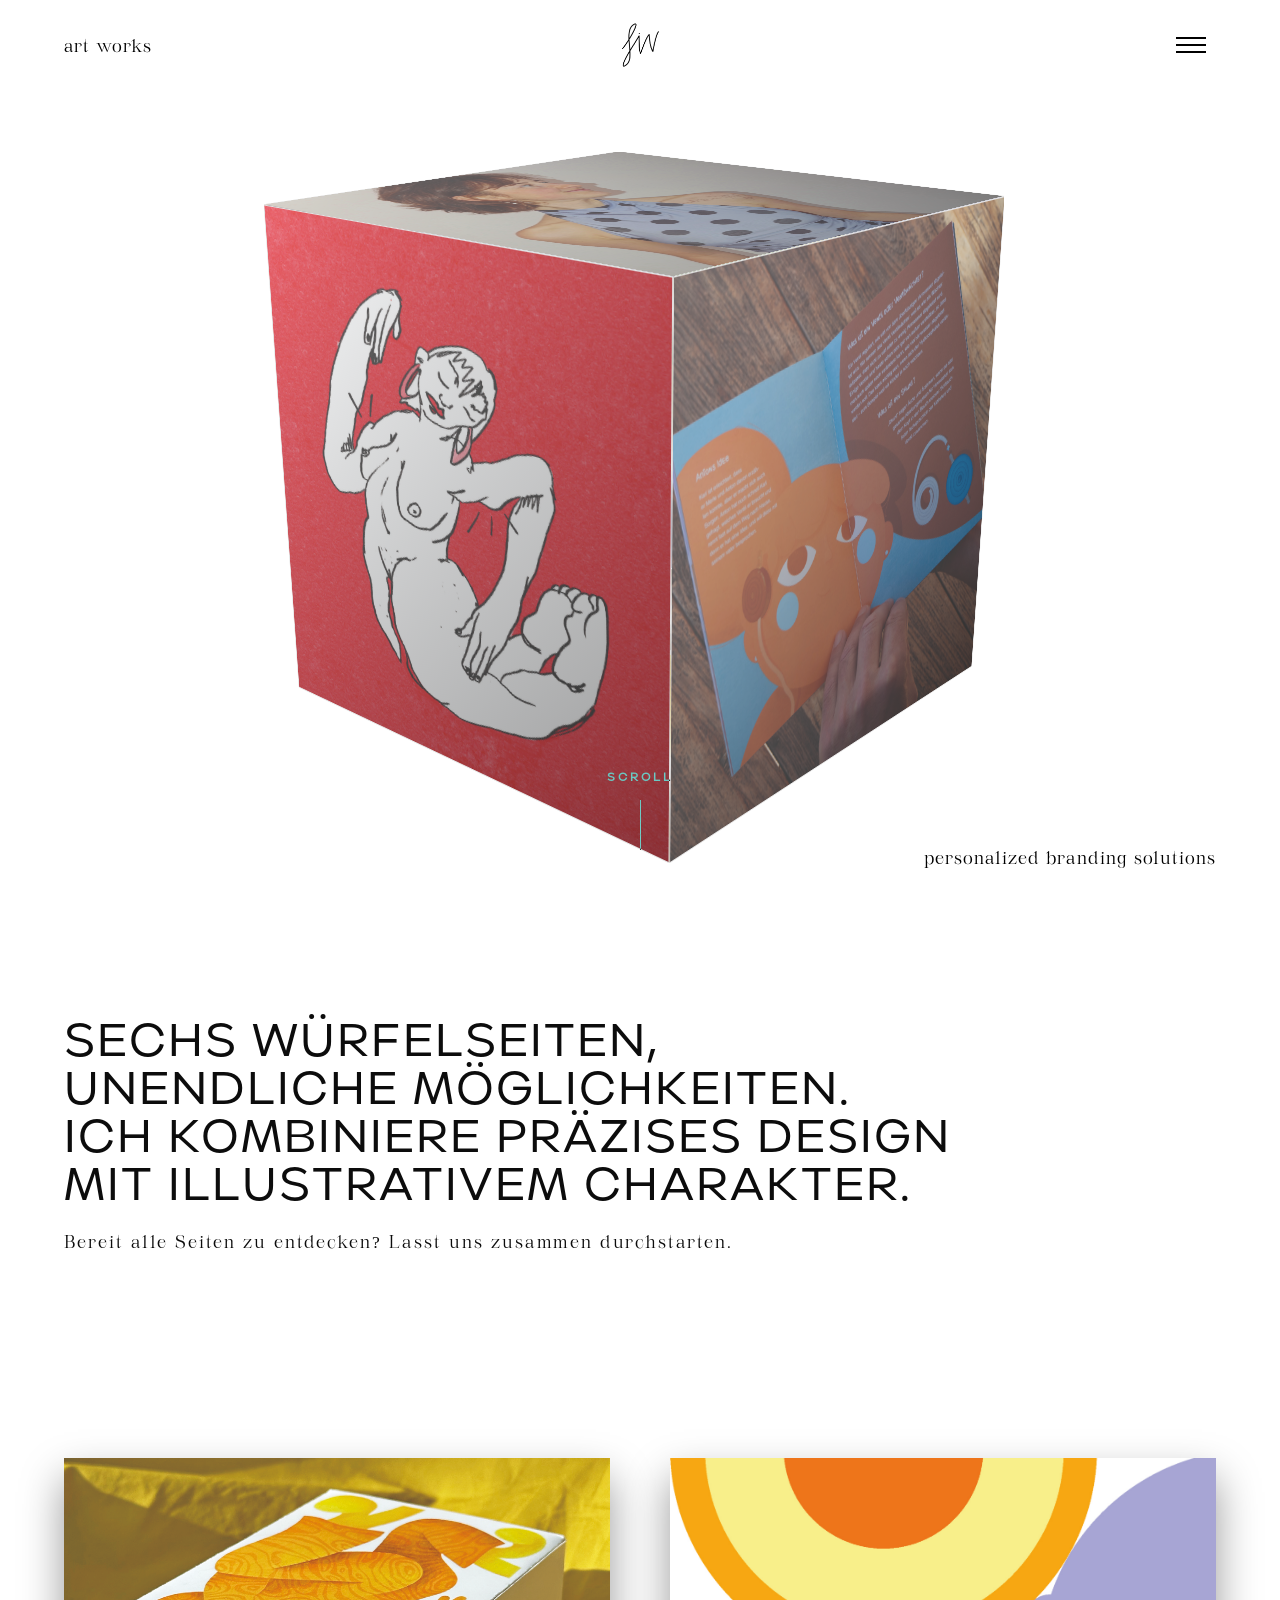
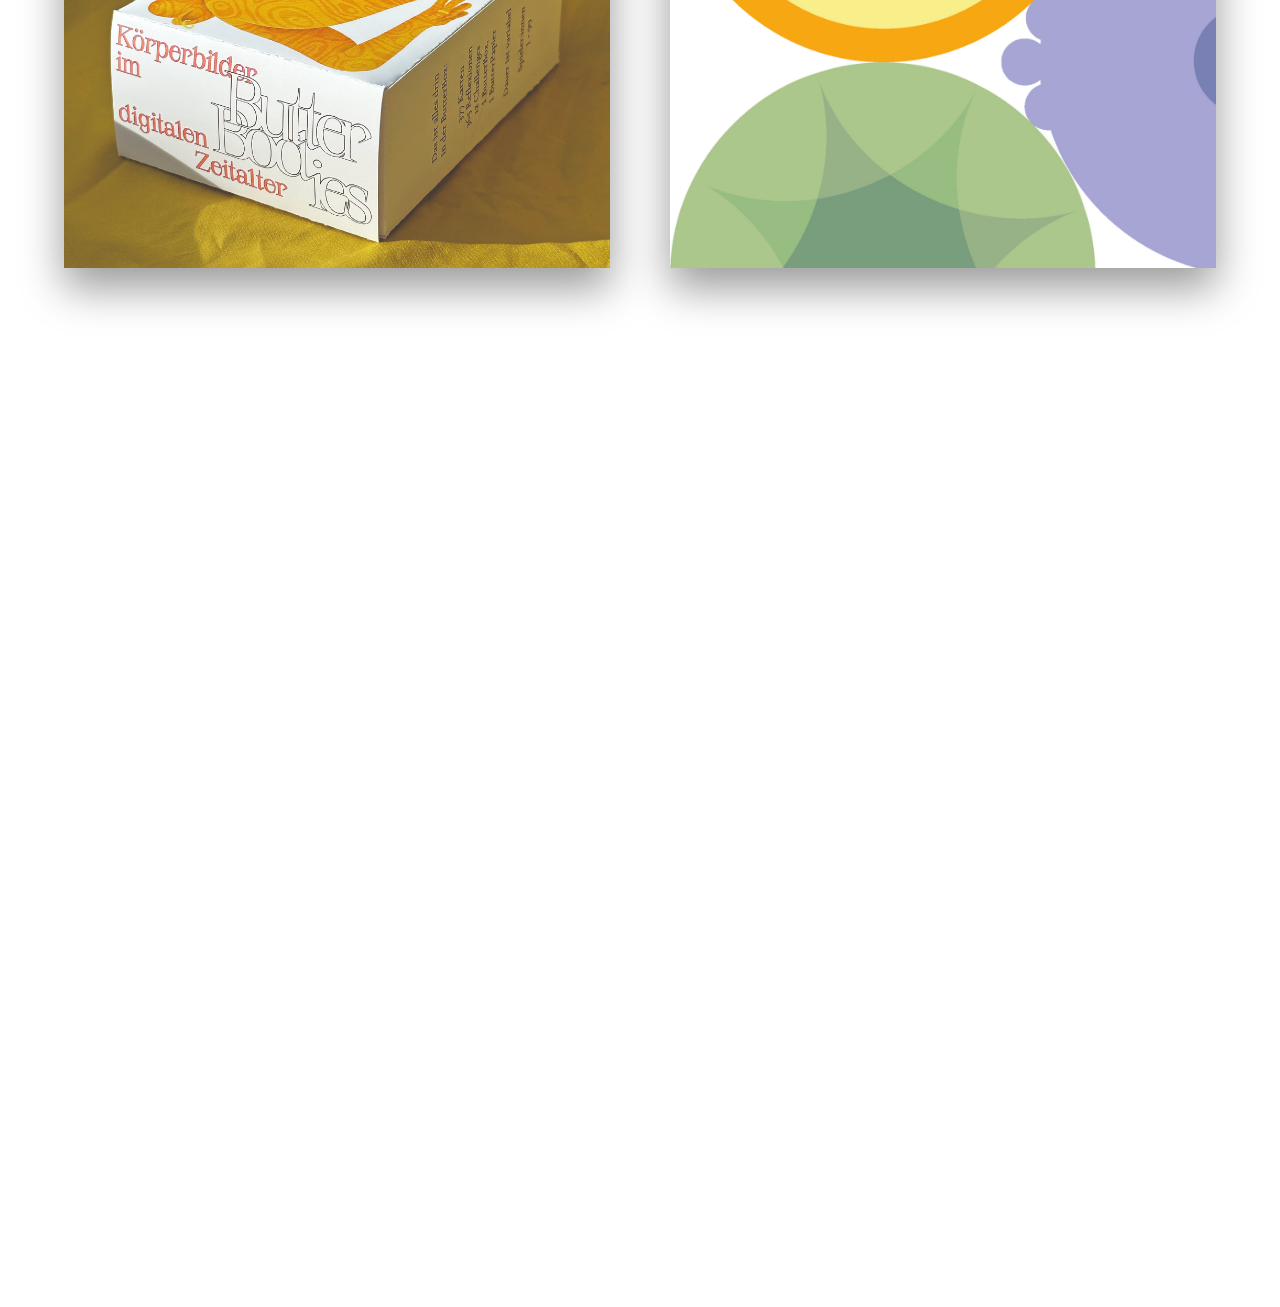
==== index.html @ d200444d "SEO: Entity-Signals für Fiona Warmdt — JSON-LD, Meta-Tags, Sitemap - JSON-LD Person+WebSite+WebPage " ====
<!DOCTYPE html>
<html lang="de">

<head>
    <link rel="icon" type="image/png" href="favicon.png">
    <meta charset="UTF-8">
    <meta name="viewport" content="width=device-width, initial-scale=1.0">
    <meta name="description" content="Portfolio von Fiona Warmdt — Kommunikationsdesign und Illustration. Strategische Designkonzepte mit illustrativem Charakter aus Potsdam.">
    <meta name="author" content="Fiona Warmdt">
    <link rel="canonical" href="https://fivworks.de/">
    <title>fiv works — Fiona Warmdt | Kommunikationsdesign & Illustration</title>
    <!-- Modern Sans-serif Font for Premium Feel -->
    <link href="https://fonts.googleapis.com/css2?family=Outfit:wght@300;400;600&display=swap" rel="stylesheet">
    <link rel="stylesheet" href="style.css">
    <!-- Open Graph -->
    <meta property="og:type" content="website">
    <meta property="og:url" content="https://fivworks.de/">
    <meta property="og:title" content="fiv works — Fiona Warmdt | Kommunikationsdesign & Illustration">
    <meta property="og:description" content="Portfolio von Fiona Warmdt — Kommunikationsdesign und Illustration. Strategische Designkonzepte mit illustrativem Charakter.">
    <meta property="og:image" content="https://fivworks.de/bilder/portrait.jpg">
    <meta property="og:locale" content="de_DE">
    <!-- Twitter Card -->
    <meta name="twitter:card" content="summary_large_image">
    <meta name="twitter:title" content="fiv works — Fiona Warmdt | Kommunikationsdesign & Illustration">
    <meta name="twitter:description" content="Portfolio von Fiona Warmdt — Kommunikationsdesign und Illustration.">
    <meta name="twitter:image" content="https://fivworks.de/bilder/portrait.jpg">
    <!-- Structured Data -->
    <script type="application/ld+json">
    {
      "@context": "https://schema.org",
      "@graph": [
        {
          "@type": "Person",
          "@id": "https://fivworks.de/#fiona-warmdt",
          "name": "Fiona Warmdt",
          "alternateName": "fiv works",
          "jobTitle": "Kommunikationsdesignerin",
          "description": "Kommunikationsdesignerin und Illustratorin mit Schwerpunkt auf strategischem Branding und illustrativem Design.",
          "url": "https://fivworks.de",
          "email": "fiona.warmdt@icloud.com",
          "alumniOf": {
            "@type": "CollegeOrUniversity",
            "name": "Fachhochschule Potsdam"
          },
          "knowsAbout": ["Kommunikationsdesign", "Illustration", "Brand Identity", "Grafikdesign", "Editorial Design"],
          "knowsLanguage": ["de", "en"],
          "sameAs": [
            "https://www.linkedin.com/in/fiona-warmdt-072200236/",
            "https://www.instagram.com/fiv.works"
          ]
        },
        {
          "@type": "WebSite",
          "@id": "https://fivworks.de/#website",
          "url": "https://fivworks.de",
          "name": "fiv works",
          "description": "Portfolio von Fiona Warmdt — Kommunikationsdesign & Illustration",
          "author": {
            "@id": "https://fivworks.de/#fiona-warmdt"
          }
        },
        {
          "@type": "WebPage",
          "@id": "https://fivworks.de/#webpage",
          "url": "https://fivworks.de/",
          "name": "fiv works — Fiona Warmdt | Kommunikationsdesign & Illustration",
          "isPartOf": {"@id": "https://fivworks.de/#website"},
          "about": {"@id": "https://fivworks.de/#fiona-warmdt"}
        }
      ]
    }
    </script>
</head>

<body>

    <!-- Overlay Menu -->
    <div id="menu-overlay" class="menu-overlay">
        <div class="menu-content">
            <a href="mailto:fiona.warmdt@icloud.com">Mail</a>
            <a href="https://www.instagram.com/fiv.works?igsh=NmEyYzA0a2psNG5n&utm_source=qr" target="_blank"
                rel="noopener noreferrer">Instagram</a>
            <a href="https://www.linkedin.com/in/fiona-warmdt-072200236/" target="_blank"
                rel="noopener noreferrer">LinkedIn</a>
            <a href="index.html#projects">Zu meinen Projekten</a>
        </div>
    </div>

    <!-- Pinned Header -->
    <header class="pinned-header">
        <div class="header-left">
            <a href="about.html" class="nav-link fiv-link cycling-logo">
                <div class="cycling-viewport">
                    <div class="cycling-wrapper">
                        <span>art works</span>
                        <span>net works</span>
                        <span>team works</span>
                        <span>fiv works</span>
                    </div>
                </div>
            </a>
        </div>
        <div class="header-center">
            <img src="bilder/Unterschrift_Kürzel_fiw_mittel.png" alt="fiv works logo" class="center-logo">
        </div>
        <div class="header-right">
            <!-- Hamburger menu -->
            <button id="hamburger-btn" class="hamburger-btn" aria-label="Toggle Menu">
                <span></span>
                <span></span>
                <span></span>
            </button>
        </div>
    </header>

    <!-- Main Content -->
    <main>
        <!-- Interactive 3D Cube Hero Section -->
        <section class="hero-section">
            <div class="scene">
                <div class="cube" id="cube">
                    <!-- 6 faces for 6 projects -->
                    <div class="cube-face cube-front" data-link="Hydrocephalus.html"><img
                            src="bilder/Würfel/Würfel3.jpg" alt="Project 1">
                    </div>
                    <div class="cube-face cube-back" data-link="editorialvermissen.html"><img
                            src="bilder/Würfel/Würfel2.jpg" alt="Project 4">
                    </div>
                    <div class="cube-face cube-right" data-link="brandinggemüse.html"><img
                            src="bilder/Würfel/Würfel4.jpg" alt="Project 3">
                    </div>
                    <div class="cube-face cube-left" data-link="periode.html"><img src="bilder/Würfel/Würfel6.jpg"
                            alt="Project 2">
                    </div>
                    <div class="cube-face cube-top" data-link="about.html"><img src="bilder/Würfel/Würfelich.jpg"
                            alt="Project 5">
                    </div>
                    <div class="cube-face cube-bottom" data-link="butterbodies.html"><img src="bilder/Würfel/Würfel.jpg"
                            alt="Project 6">
                    </div>
                </div>
            </div>

            <div class="scroll-indicator">
                <span>Scroll</span>
                <div class="line"></div>
            </div>
        </section>

        <!-- Content Section -->
        <section class="content-section">
            <div class="text-container">
                <p class="placeholder-text">
                    SECHS WÜRFELSEITEN,<br> UNENDLICHE MÖGLICHKEITEN.<br> ICH KOMBINIERE PRÄZISES DESIGN<br
                        class="hide-on-mobile">
                    MIT ILLUSTRATIVEM CHARAKTER.<br>
                    <span class="serif-text hide-on-mobile">Bereit alle Seiten zu entdecken<span
                            class="serif-q">?</span> Lasst uns zusammen
                        durchstarten.</span>
                    <br class="show-on-mobile">
                    <br class="show-on-mobile">
                    <span class="serif-text show-on-mobile">Bereit alle Seiten zu entdecken<span
                            class="serif-q">?</span> Lasst uns zusammen
                        starten.</span><br><br>
                </p>
            </div>

            <div class="projects-grid" id="projects">
                <a href="butterbodies.html" class="project-link">
                    <img src="bilder/01_ButterBodies/BB1.jpg" alt="Project 1">
                    <div class="project-overlay">
                        <h3>ButterBodies</h3>
                    </div>
                </a>
                <a href="brandinggemüse.html" class="project-link">
                    <img src="bilder/02_Gemüsebox/gemüse.png" alt="Project 4">
                    <div class="project-overlay">
                        <h3>Rebranding einer Gemuesekiste</h3>
                    </div>
                </a>
                <a href="editorialvermissen.html" class="project-link">
                    <img src="bilder/03_Editorial/editorialseiten.png" alt="Project 3">
                    <div class="project-overlay">
                        <h3>Eine Hommage<br>an das Vermissen</h3>
                    </div>
                </a>
                <a href="periode.html" class="project-link">
                    <img src="bilder/04_Periode/periodencover.jpg" alt="Project 2">
                    <div class="project-overlay">
                        <h3>Bilderbuch zur<br>Normalisierung der Periode</h3>
                    </div>
                </a>
                <a href="Hydrocephalus.html" class="project-link">
                    <img src="bilder/05_Hydrocephalus/coverindex.jpg" alt="Project 5">
                    <div class="project-overlay">
                        <h3>Medizinisches Kinderbuch</h3>
                    </div>
                </a>
                <a href="about.html" class="project-link">
                    <img src="bilder/mio.jpg" alt="Project 6">
                    <div class="project-overlay">
                        <h3>Das bin ich</h3>
                    </div>
                </a>
            </div>
        </section>
    </main>

    <!-- Bottom Right Callout -->
    <a href="about.html" class="branding-callout hide-on-mobile">
        personalized branding solutions
    </a>

    <script src="main.js"></script>
</body>

</html>
---- style.css ----
/* 
  Premium Dark Aesthetic 
  using CSS Variables for easy theming
*/
@font-face {
    font-family: 'Serifbabe';
    src: url('font/Serifbabe /SerifbabeALPHATest-Regular.otf') format('opentype');
    font-weight: 400;
    font-style: normal;
}

@font-face {
    font-family: 'Serifbabe';
    src: url('font/Serifbabe /SerifbabeALPHATest-RegularItalic.otf') format('opentype');
    font-weight: 400;
    font-style: italic;
}

@font-face {
    font-family: 'Canava Grotesk';
    src: url('font/Canava Grotesk/CanavaGrotesk-Regular.otf') format('opentype');
    font-weight: 400;
    font-style: normal;
}

@font-face {
    font-family: 'Canava Grotesk';
    src: url('font/Canava Grotesk/CanavaGrotesk-RegularItalic.otf') format('opentype');
    font-weight: 400;
    font-style: italic;
}

:root {
    --bg-color: #ffffff;
    --text-color: #ffffff;
    /* Used for mix-blend-mode items, white becomes black on white bg */
    --body-text: #0c0c0c;
    /* Main dark text */
    --accent-color: #555555;
    --header-height: 90px;
}

* {
    margin: 0;
    padding: 0;
    box-sizing: border-box;
}

html {
    scroll-behavior: smooth;
}

body {
    font-family: 'Canava Grotesk', 'Outfit', sans-serif;
    font-weight: 600;
    line-height: 1.05;
    background-color: var(--bg-color);
    color: var(--body-text);
    overflow-x: hidden;
    -webkit-font-smoothing: antialiased;
    -moz-osx-font-smoothing: grayscale;
    text-transform: uppercase;
    letter-spacing: 2px;
}

/* Global utility to hide mobile-only elements on desktop */
.show-on-mobile {
    display: none !important;
}

/* ---------------------------------
   Pinned Header (Top Navigation)
---------------------------------- */
.pinned-header {
    position: fixed;
    top: 0;
    left: 0;
    width: 100%;
    height: var(--header-height);
    display: flex;
    justify-content: space-between;
    align-items: center;
    padding: 0 5%;
    z-index: 100;
    mix-blend-mode: difference;
    /* Ensures visibility over any image */
}

.header-left,
.header-right {
    width: auto;
    display: flex;
}

.header-left {
    justify-content: flex-start;
}

.header-right {
    justify-content: flex-end;
}

.nav-link {
    color: var(--text-color);
    text-decoration: none;
    font-size: 1.1rem;
    font-weight: 400;
    text-transform: uppercase;
    letter-spacing: 2px;
    position: relative;
}

/* fiv works uses Serifbabe, normal case */
.fiv-link {
    font-family: 'Serifbabe', serif;
    text-transform: none;
    letter-spacing: 1px;
}

.cycling-logo {
    display: block;
    position: relative;
    /* Animate width synchronized with text roll */
    animation: rollWidth 20s infinite alternate cubic-bezier(0.77, 0, 0.175, 1);
}

.about-text-logo {
    display: inline-block;
    vertical-align: bottom;
    margin-top: 0;
    /* No extra margin, rely on line-height/br */
    font-family: 'Serifbabe', serif;
    font-size: 1.1rem;
    /* Logo standard size */
    text-transform: none;
    letter-spacing: 1px;
    color: var(--body-text);
    pointer-events: none;
    /* Usually static in text signature */
    text-decoration: none;

    /* Faster animation overrides for About page */
    animation-duration: 10s;
}

.about-text-logo .cycling-wrapper {
    animation-duration: 10s;
}

.cycling-viewport {
    height: 1.2rem;
    overflow: hidden;
}

.cycling-wrapper {
    display: flex;
    flex-direction: column;
    animation: rollLogo 20s infinite alternate cubic-bezier(0.77, 0, 0.175, 1);
}

.cycling-wrapper span {
    height: 1.2rem;
    display: flex;
    align-items: center;
    white-space: nowrap;
}

@keyframes rollLogo {

    0%,
    15% {
        transform: translateY(0);
    }

    25%,
    40% {
        transform: translateY(-1.2rem);
    }

    50%,
    65% {
        transform: translateY(-2.4rem);
    }

    75%,
    100% {
        transform: translateY(-3.6rem);
    }
}

/* Width values estimated for 'Serifbabe' at 1.1rem */
@keyframes rollWidth {

    0%,
    15% {
        width: 5.6rem;
    }

    /* art works */
    25%,
    40% {
        width: 5.8rem;
    }

    /* net works */
    50%,
    65% {
        width: 6.9rem;
    }

    /* team works */
    75%,
    100% {
        width: 5.7rem;
    }

    /* fiv works */
}

/* Hover underline effect */
.nav-link::after {
    content: '';
    position: absolute;
    width: 0;
    height: 1px;
    bottom: -4px;
    left: 0;
    background-color: var(--text-color);
    transition: width 0.3s ease;
}

.nav-link:hover::after {
    width: 100%;
}

.header-center {
    position: absolute;
    left: 50%;
    transform: translateX(-50%);
    display: flex;
    justify-content: center;
    align-items: center;
}

/* Center Logo */
.center-logo {
    height: 45px;
    width: auto;
    object-fit: contain;
    filter: invert(1);
    /* Change black image to white for difference blend mode */
    transition: transform 0.4s cubic-bezier(0.175, 0.885, 0.32, 1.275);
    cursor: none;
}

.center-logo:hover {
    transform: scale(1.15);
}

/* Hamburger Menu Button */
.hamburger-btn {
    background: none;
    border: none;
    cursor: none;
    display: flex;
    flex-direction: column;
    gap: 5.8px;
    z-index: 101;
    padding: 10px;
    transition: transform 0.3s cubic-bezier(0.175, 0.885, 0.32, 1.275);
}

.hamburger-btn:hover {
    transform: scale(1.1) translateY(-2px);
}

.hamburger-btn:hover span:nth-child(1) {
    transform: translateY(-1px);
}

.hamburger-btn:hover span:nth-child(3) {
    transform: translateY(1px);
}

.hamburger-btn span {
    display: block;
    width: 30px;
    height: 1.2px;
    background-color: var(--text-color);
    transition: 0.4s cubic-bezier(0.68, -0.55, 0.265, 1.55);
}

.hamburger-btn.open span:nth-child(1) {
    transform: translateY(7px) rotate(45deg);
}

.hamburger-btn.open span:nth-child(2) {
    opacity: 0;
    transform: scaleX(0);
}

.hamburger-btn.open span:nth-child(3) {
    transform: translateY(-7px) rotate(-45deg);
}

/* Close Button (Fixed X for About Page) */
.close-btn {
    background: none;
    border: none;
    cursor: none;
    display: flex;
    flex-direction: column;
    gap: 5.8px;
    z-index: 101;
    padding: 10px;
    text-decoration: none;
    transition: transform 0.3s cubic-bezier(0.175, 0.885, 0.32, 1.275);
}

.close-btn:hover {
    transform: scale(1.1) translateY(-2px);
}

.close-btn span {
    display: block;
    width: 30px;
    height: 1.2px;
    background-color: var(--text-color);
    transition: 0.4s cubic-bezier(0.68, -0.55, 0.265, 1.55);
}

.close-btn span:nth-child(1) {
    transform: translateY(7px) rotate(45deg);
}

.close-btn span:nth-child(2) {
    opacity: 0;
    transform: scaleX(0);
}

.close-btn span:nth-child(3) {
    transform: translateY(-7px) rotate(-45deg);
}

/* ---------------------------------
   Menu Overlay
---------------------------------- */
.menu-overlay {
    position: fixed;
    top: 0;
    left: 0;
    width: 100%;
    height: 100vh;
    background-color: rgba(255, 255, 255, 0.95);
    backdrop-filter: blur(15px);
    -webkit-backdrop-filter: blur(15px);
    /* Safari support */
    display: flex;
    justify-content: center;
    align-items: center;
    opacity: 0;
    pointer-events: none;
    transition: opacity 0.5s ease;
    z-index: 102;
    /* Higher than hero section */
}

.pinned-header.menu-active {
    z-index: 103;
    /* Keep header above menu overlay */
}

.menu-overlay.active {
    opacity: 1;
    pointer-events: all;
}

.menu-content {
    display: flex;
    flex-direction: column;
    gap: 40px;
    text-align: center;
}

.menu-content a {
    color: var(--body-text);
    text-decoration: none;
    font-size: 3.5rem;
    font-weight: 300;
    letter-spacing: 2px;
    transition: color 0.3s ease, transform 0.4s ease;
    opacity: 0;
    /* Animated in with JS */
    transform: translateY(20px);
}

.menu-overlay.active .menu-content a {
    opacity: 1;
    transform: translateY(0);
}

/* Stagger the links animation */
.menu-overlay.active .menu-content a:nth-child(1) {
    transition-delay: 0.1s;
}

.menu-overlay.active .menu-content a:nth-child(2) {
    transition-delay: 0.2s;
}

.menu-overlay.active .menu-content a:nth-child(3) {
    transition-delay: 0.3s;
}

.menu-content a:hover {
    color: var(--accent-color);
    transform: translateX(15px) !important;
}

/* ---------------------------------
   Hero & 3D Cube Setup
---------------------------------- */
.hero-section {
    height: 100vh;
    width: 100%;
    display: flex;
    justify-content: center;
    align-items: center;
    position: relative;
    overflow: visible;
    z-index: 101;
    /* Ensure cube rotates in front of the header */
    pointer-events: none;
    /* Let clicks pass through empty space */
}

.scene {
    width: 500px;
    height: 500px;
    perspective: 1600px;
    pointer-events: auto;
    /* Re-enable internal clicks */
}

.cube {
    width: 100%;
    height: 100%;
    position: relative;
    transform-style: preserve-3d;
    cursor: grab;
    /* initial rotation to show its 3D nature immediately */
    transform: rotateX(-20deg) rotateY(45deg);
}

.cube:active {
    cursor: grabbing;
}

.cube-face {
    position: absolute;
    width: 500px;
    height: 500px;
    border: 1px solid rgba(0, 0, 0, 0.1);
    /* Subtle dark edge for light theme */
    background: #fff;
    cursor: pointer;
    overflow: hidden;
    user-select: none;
    /* Prevent image dragging issues */
}

/* Lighting gradient overlay for depth */
.cube-face::after {
    content: '';
    position: absolute;
    inset: 0;
    background: linear-gradient(135deg, rgba(255, 255, 255, 0.1) 0%, rgba(0, 0, 0, 0.4) 100%);
    pointer-events: none;
}

.cube-face img {
    width: 100%;
    height: 100%;
    object-fit: cover;
    opacity: 0.85;
    transition: opacity 0.4s ease, transform 0.6s cubic-bezier(0.25, 1, 0.5, 1);
    pointer-events: none;
    /* Let drag events pass to the face */
}

.cube-face:hover img {
    opacity: 1;
    transform: scale(1.08);
    /* slight zoom inside the face */
}

/* Position faces to form a cube */
.cube-front {
    transform: rotateY(0deg) translateZ(250px);
}

.cube-back {
    transform: rotateY(180deg) translateZ(250px);
}

.cube-right {
    transform: rotateY(90deg) translateZ(250px);
}

.cube-left {
    transform: rotateY(-90deg) translateZ(250px);
}

.cube-top {
    transform: rotateX(90deg) translateZ(250px);
}

.cube-bottom {
    transform: rotateX(-90deg) translateZ(250px);
}

/* ---------------------------------
   Scroll Indicator
---------------------------------- */
.scroll-indicator {
    position: absolute;
    bottom: 50px;
    left: 50%;
    transform: translateX(-50%);
    display: flex;
    flex-direction: column;
    align-items: center;
    gap: 15px;
    opacity: 1;
    /* Full opacity for better blend effect */
    mix-blend-mode: difference;
    color: #ffffff;
    transition: opacity 0.3s ease;
    z-index: 10;
    pointer-events: auto;
    /* Re-enable internal clicks */
}

.scroll-indicator:hover {
    opacity: 0.8;
}

/* Branding Callout (Bottom Right) */
.branding-callout {
    position: fixed;
    bottom: 34px;
    right: 5%;
    font-family: 'Serifbabe', serif;
    font-size: 1.1rem;
    font-weight: 400;
    color: #ffffff;
    mix-blend-mode: difference;
    z-index: 102;
    /* Above hero section */
    pointer-events: auto;
    text-transform: none;
    letter-spacing: 1px;
    text-decoration: none;
}

.branding-callout::after {
    content: '';
    position: absolute;
    width: 0;
    height: 1px;
    bottom: -4px;
    left: 0;
    background-color: #ffffff;
    transition: width 0.3s ease;
}

.branding-callout:hover::after {
    width: 100%;
}

.scroll-indicator span {
    font-size: 0.75rem;
    text-transform: uppercase;
    letter-spacing: 3px;
}

.scroll-indicator .line {
    width: 1px;
    height: 50px;
    background-color: #ffffff;
    animation: scrollLine 2.5s infinite ease-in-out;
    transform-origin: top;
}

@keyframes scrollLine {
    0% {
        transform: scaleY(0);
    }

    50% {
        transform: scaleY(1);
    }

    100% {
        transform: scaleY(0);
        transform-origin: bottom;
    }
}

/* ---------------------------------
   Content Section & Grid
---------------------------------- */
.content-section {
    padding: 120px 5% 100px 5%;
    display: flex;
    flex-direction: column;
    align-items: center;
}

.text-container {
    max-width: 1200px;
    text-align: left;
    margin-bottom: 150px;
    align-self: flex-start;
    /* Push to left in flex container */
    opacity: 0;
    transform: translateY(60px);
    transition: opacity 1.2s ease, transform 1.2s cubic-bezier(0.165, 0.84, 0.44, 1);
}

.text-container.visible {
    opacity: 1;
    transform: translateY(0);
}

.placeholder-text {
    font-family: 'Canava Grotesk', sans-serif;
    font-style: normal;
    font-size: 3rem;
    /* Even larger */
    line-height: 1;
    font-weight: 50;
    text-transform: none;
    color: var(--body-text);
}

.serif-q {
    font-family: 'Serifbabe', serif;
    font-weight: 400;
}

.serif-text {
    font-family: 'Serifbabe', serif;
    font-size: 1.1rem;
    font-weight: 400;
}

.thin-char {
    font-weight: 200;
}

.projects-grid {
    display: grid;
    grid-template-columns: repeat(2, 1fr);
    gap: 60px;
    width: 100%;
    max-width: 1400px;
    scroll-margin-top: calc(var(--header-height) + 40px);
    /* Provides white space above grid when targeted by anchor link */
}

.project-link {
    position: relative;
    display: block;
    width: 100%;
    aspect-ratio: 4/3;
    overflow: hidden;
    border-radius: 0;
    /* Removed premium rounding per user request */
    opacity: 0;
    transform: translateY(80px);
    /* Come up on scroll */
    transition: opacity 1s ease, transform 1s cubic-bezier(0.23, 1, 0.32, 1);
    box-shadow: 0 20px 40px rgba(0, 0, 0, 0.4);
}

.project-link.visible {
    opacity: 1;
    transform: translateY(0);
}

.project-link img {
    width: 100%;
    height: 100%;
    object-fit: cover;
    transition: transform 0.8s cubic-bezier(0.165, 0.84, 0.44, 1);
}

.project-overlay {
    position: absolute;
    inset: 0;
    background: linear-gradient(to top, rgba(0, 0, 0, 0.8) 0%, rgba(0, 0, 0, 0) 60%);
    display: flex;
    align-items: flex-end;
    padding: 40px;
    opacity: 0;
    transition: opacity 0.5s ease;
}

.project-overlay h3 {
    font-family: 'Serifbabe', serif;
    text-transform: none;
    color: var(--text-color);
    font-size: 1.1rem;
    font-weight: 400;
    letter-spacing: 1px;
    transform: translateY(30px);
    transition: transform 0.5s cubic-bezier(0.19, 1, 0.22, 1);
}

.project-link:hover img {
    transform: scale(1.06);
}

.project-link:hover .project-overlay {
    opacity: 1;
}

.project-link:hover .project-overlay h3 {
    transform: translateY(0);
}

/* ---------------------------------
   Responsive Design
---------------------------------- */
@media (max-width: 1024px) {
    .projects-grid {
        gap: 30px;
    }

    .placeholder-text {
        font-size: 3rem;
    }
}

@media (max-width: 768px) {
    .pinned-header {
        padding: 0 20px;
        --header-height: 70px;
    }

    .menu-content a {
        font-size: 2.5rem;
    }

    .projects-grid {
        grid-template-columns: 1fr;
        gap: 40px;
    }

    .text-container {
        margin-top: -60px;
        margin-bottom: 80px;
    }

    .placeholder-text {
        font-size: 1.15rem;
        line-height: 1.4;
    }

    /* Target specific mobile elements */
    .hide-on-mobile {
        display: none !important;
    }

    .show-on-mobile {
        display: inline-block !important;
    }

    .project-page .center-logo {
        display: none !important;
    }

    /* Scale down cube for mobile */
    .scene {
        width: 300px;
        height: 300px;
    }

    .cube-face {
        width: 300px;
        height: 300px;
    }

    .cube-front {
        transform: rotateY(0deg) translateZ(150px);
    }

    .cube-back {
        transform: rotateY(180deg) translateZ(150px);
    }

    .cube-right {
        transform: rotateY(90deg) translateZ(150px);
    }

    .cube-left {
        transform: rotateY(-90deg) translateZ(150px);
    }

    .cube-top {
        transform: rotateX(90deg) translateZ(150px);
    }

    .cube-bottom {
        transform: rotateX(-90deg) translateZ(150px);
    }

    .project-overlay {
        padding: 30px;
    }
}

/* ---------------------------------
   About Page
---------------------------------- */
.about-page {
    background-color: var(--bg-color);
    overflow-x: hidden;
}

.about-container {
    display: flex;
    min-height: 100vh;
    /* Aspect ratio of 2357 / 3301 is ~0.714 */
    --img-w: min(calc(100vh * 0.714), 50vw);
}

.about-image-wrapper {
    position: fixed;
    top: 0;
    left: 0;
    width: var(--img-w);
    height: 100vh;
    overflow: hidden;
    z-index: 10;
}

.about-image {
    width: 100%;
    height: 100%;
    object-fit: cover;
}

.about-name {
    position: absolute;
    top: 34px;
    /* Matches fixed header alignment roughly */
    left: 5%;
    transform: none;
    width: 90%;
    text-align: left;
    font-family: 'Serifbabe', serif;
    font-size: 1.1rem;
    /* Start at header size */
    font-weight: 400;
    letter-spacing: 2px;
    text-transform: none;
    color: #ffffff;
    mix-blend-mode: difference;
    white-space: nowrap;
    margin: 0;
    line-height: 0.9;
    opacity: 0;
    /* Hidden initially to avoid double logo until expansion starts */
    transition: all 1s cubic-bezier(0.77, 0, 0.175, 1);
    z-index: 100;
}

.about-name.expanded {
    top: 5%;
    font-size: calc(var(--img-w) * 0.19);
    letter-spacing: 1px;
    opacity: 1;
}

.about-info {
    margin-left: var(--img-w);
    width: calc(100vw - var(--img-w));
    padding: calc(var(--header-height) + 40px) 5% 3.2rem;
    display: flex;
    flex-direction: column;
    justify-content: flex-end;
    min-height: 100vh;
}

/* Coordinate visibility with header logo */
.about-page.expanding .pinned-header .header-left .fiv-link {
    opacity: 0;
    pointer-events: none;
    transition: opacity 0.5s ease;
}

.about-page.expanding .about-name {
    opacity: 1;
}

.about-info h2 {
    font-family: 'Serifbabe', serif;
    font-size: 2.6rem;
    /* Match body text size */
    font-weight: 400;
    margin-bottom: 2rem;
    color: var(--body-text);
    text-transform: none;
    /* Allow mixed case */
    letter-spacing: 1px;
}

.about-info p {
    font-size: 1.3rem;
    line-height: 1.35;
    color: var(--accent-color);
    margin-bottom: 1.5rem;
    font-weight: 400;
    text-transform: none;
    /* Allow mixed case */
}

.cv-separator-line {
    width: 100%;
    height: 1px;
    margin: 3rem 0;
    position: relative;
}

.cv-separator-line::after {
    content: '';
    position: absolute;
    top: 0;
    left: 0;
    width: 0;
    height: 100%;
    background-color: #000000;
    transition: width 0.8s cubic-bezier(0.165, 0.84, 0.44, 1);
}

.cv-separator-line.visible::after {
    width: 100%;
}

.cv-container {
    margin-top: 3rem;
    display: flex;
    flex-direction: column;
    gap: 1.5rem;
}

.cv-item {
    display: grid;
    grid-template-columns: 180px 1fr;
    gap: 20px;
    align-items: baseline;
}

.cv-date {
    font-family: 'Canava Grotesk', sans-serif;
    font-weight: 600;
    font-size: 1.1rem;
    color: var(--body-text);
    text-transform: uppercase;
}

.cv-desc {
    font-size: 1.1rem;
    line-height: 1.4;
    color: var(--accent-color);
    font-weight: 300;
}

/* =========================================================================
   PROJECT DETAIL PAGES (e.g. ButterBodies)
========================================================================= */

.project-page {
    background-color: var(--bg-color);
    overflow-x: hidden;
}

.project-split-layout {
    display: flex;
    min-height: 100vh;
    padding-top: 0;
}

.project-left-col {
    width: 35%;
    /* Harmonized top/bottom spacing: Bottom padding matches header vertical centering gap */
    padding: calc(var(--header-height) + 2rem) 5% 3.2rem;
    position: sticky;
    top: 0;
    height: 100vh;
    display: flex;
    flex-direction: column;
    justify-content: flex-end;
}

.project-left-col p {
    font-size: 0.8rem;
    line-height: 1.4;
    color: var(--body-text);
    text-transform: none;
    font-weight: 400;
    max-width: 400px;
}

.project-left-col .large-intro {
    font-size: 1.8rem;
    /* Significantly larger */
    line-height: 1.2;
    display: block;
    /* Ensure it takes up space properly */
    margin-bottom: 0.5rem;
}

.project-left-col .footnote {
    font-size: 0.65rem;
    color: var(--accent-color);
    margin-top: 1rem;
    display: block;
}

.project-right-col {
    width: 65%;
    padding: 0;
    display: flex;
    flex-direction: column;
    gap: 0;
    overflow: hidden;
}

.project-right-col img,
.project-right-col video {
    width: 100%;
    height: auto;
    object-fit: cover;
    border-radius: 0;
    display: block;
    /* remove small bottom gap */
}

.project-right-col video {
    margin-top: auto;
    /* Pushes video to the absolute bottom of its container */
    transform: scale(1.02);
}

.project-bottom-section {
    padding: 6rem 15%;
    text-align: center;
    background-color: var(--bg-color);
    position: relative;
    z-index: 10;
}

.project-bottom-section p {
    font-size: 1.8rem;
    line-height: 1.4;
    color: var(--body-text);
    text-transform: none;
    font-family: 'Serifbabe', serif;
    max-width: 900px;
    margin: 0 auto;
}

@media (max-width: 1024px) {
    .cv-item {
        grid-template-columns: 140px 1fr;
    }
}

@media (max-width: 768px) {
    .cv-item {
        grid-template-columns: 1fr;
        gap: 5px;
        margin-bottom: 10px;
    }

    .cv-date {
        font-size: 1rem;
    }

    .cv-desc {
        font-size: 1rem;
    }
}

@media (max-width: 768px) {
    .project-split-layout {
        flex-direction: column;
        padding-top: 0;
        min-height: auto;
    }

    .project-left-col {
        width: 100%;
        position: relative;
        top: 0;
        height: auto;
        padding: calc(var(--header-height) + 2rem) 5% 2rem;
    }

    .project-split-layout+.project-split-layout .project-left-col {
        padding-top: 2rem;
    }

    .project-right-col {
        width: 100%;
        padding: 0;
    }

    .project-bottom-section {
        padding: 4rem 5%;
    }

    .project-bottom-section p {
        font-size: 1.4rem;
    }
}

@media (max-width: 768px) {
    .about-container {
        flex-direction: column;
    }

    .about-image-wrapper {
        width: 100vw;
        height: 60vh;
        position: relative;
    }

    .about-info {
        margin-left: 0;
        width: 100vw;
        min-height: 40vh;
        padding: 50px 5%;
    }

    .about-info p {
        font-size: 0.8rem;
    }

    .about-info h2 {
        font-size: 1.8rem;
    }

    .about-name {
        top: 25px;
        /* Adjust for smaller 70px mobile header */
        font-size: calc(100vw * 0.22);
    }
}
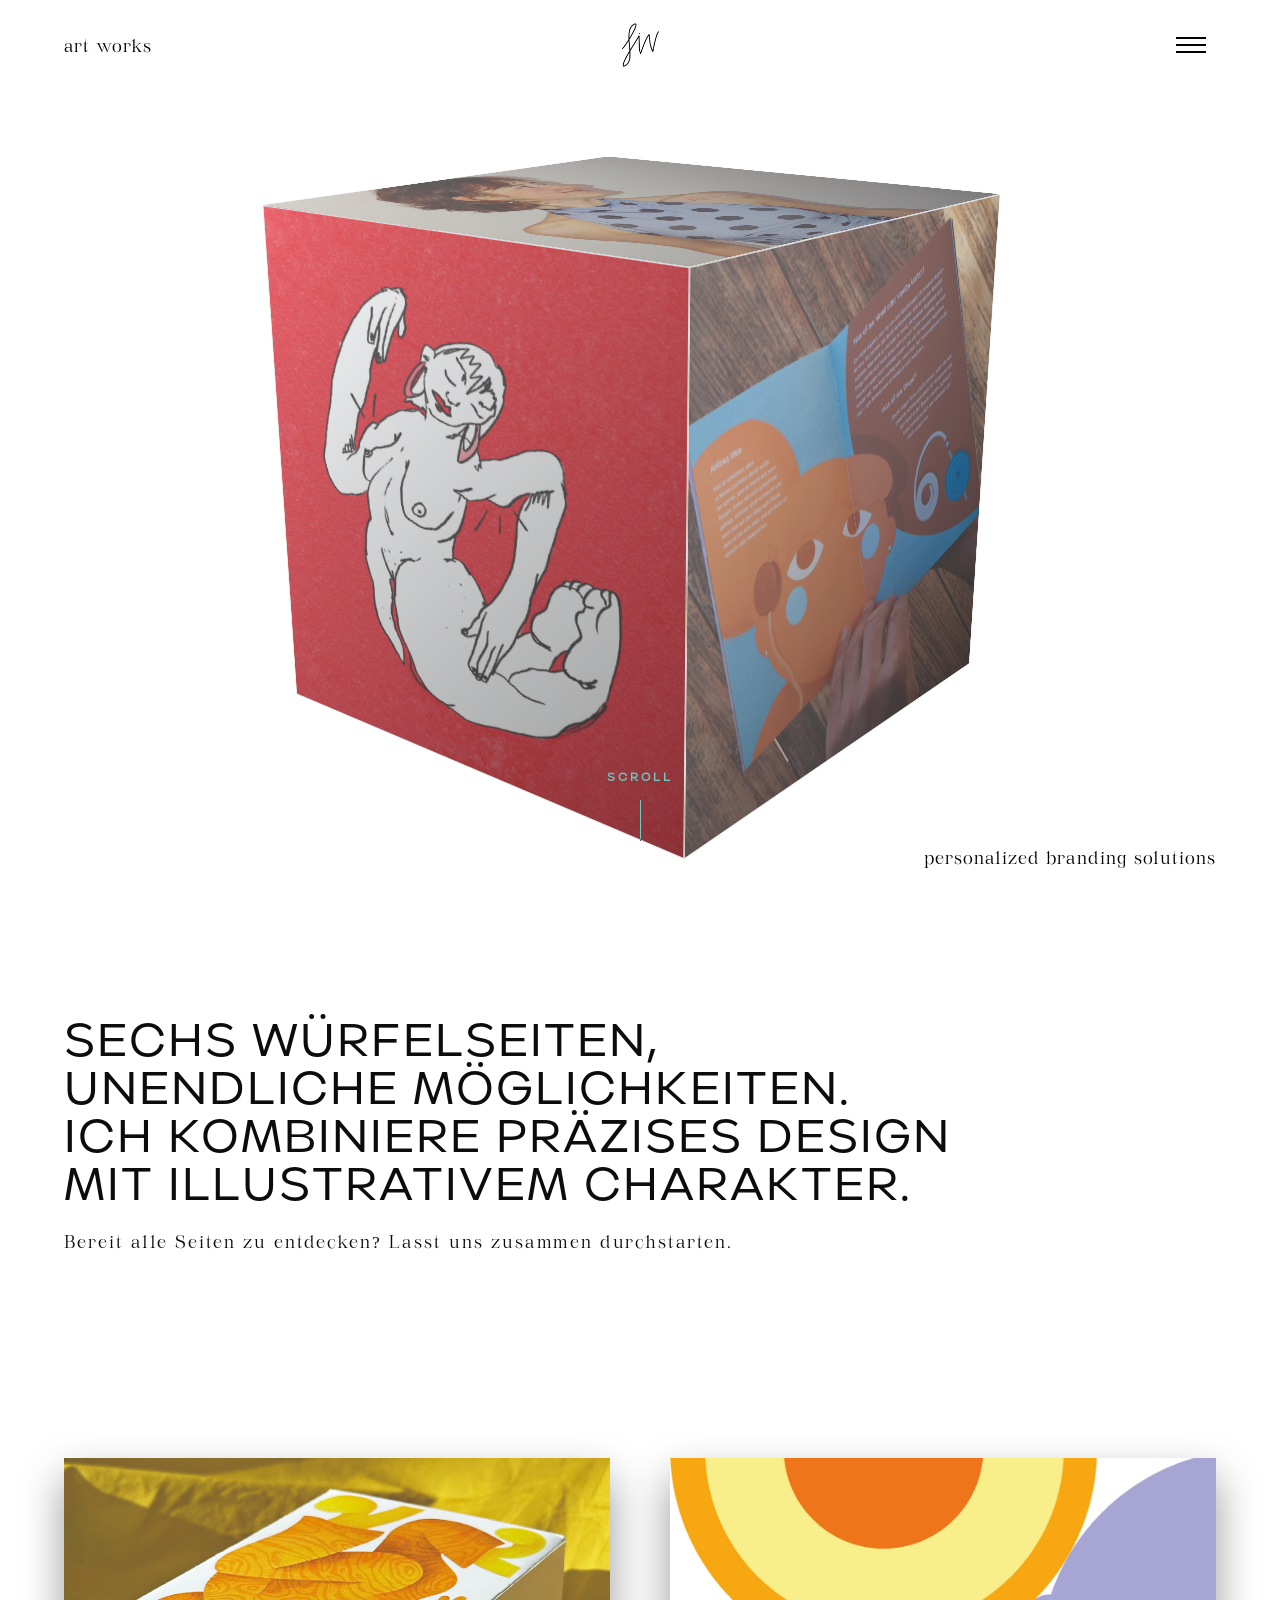
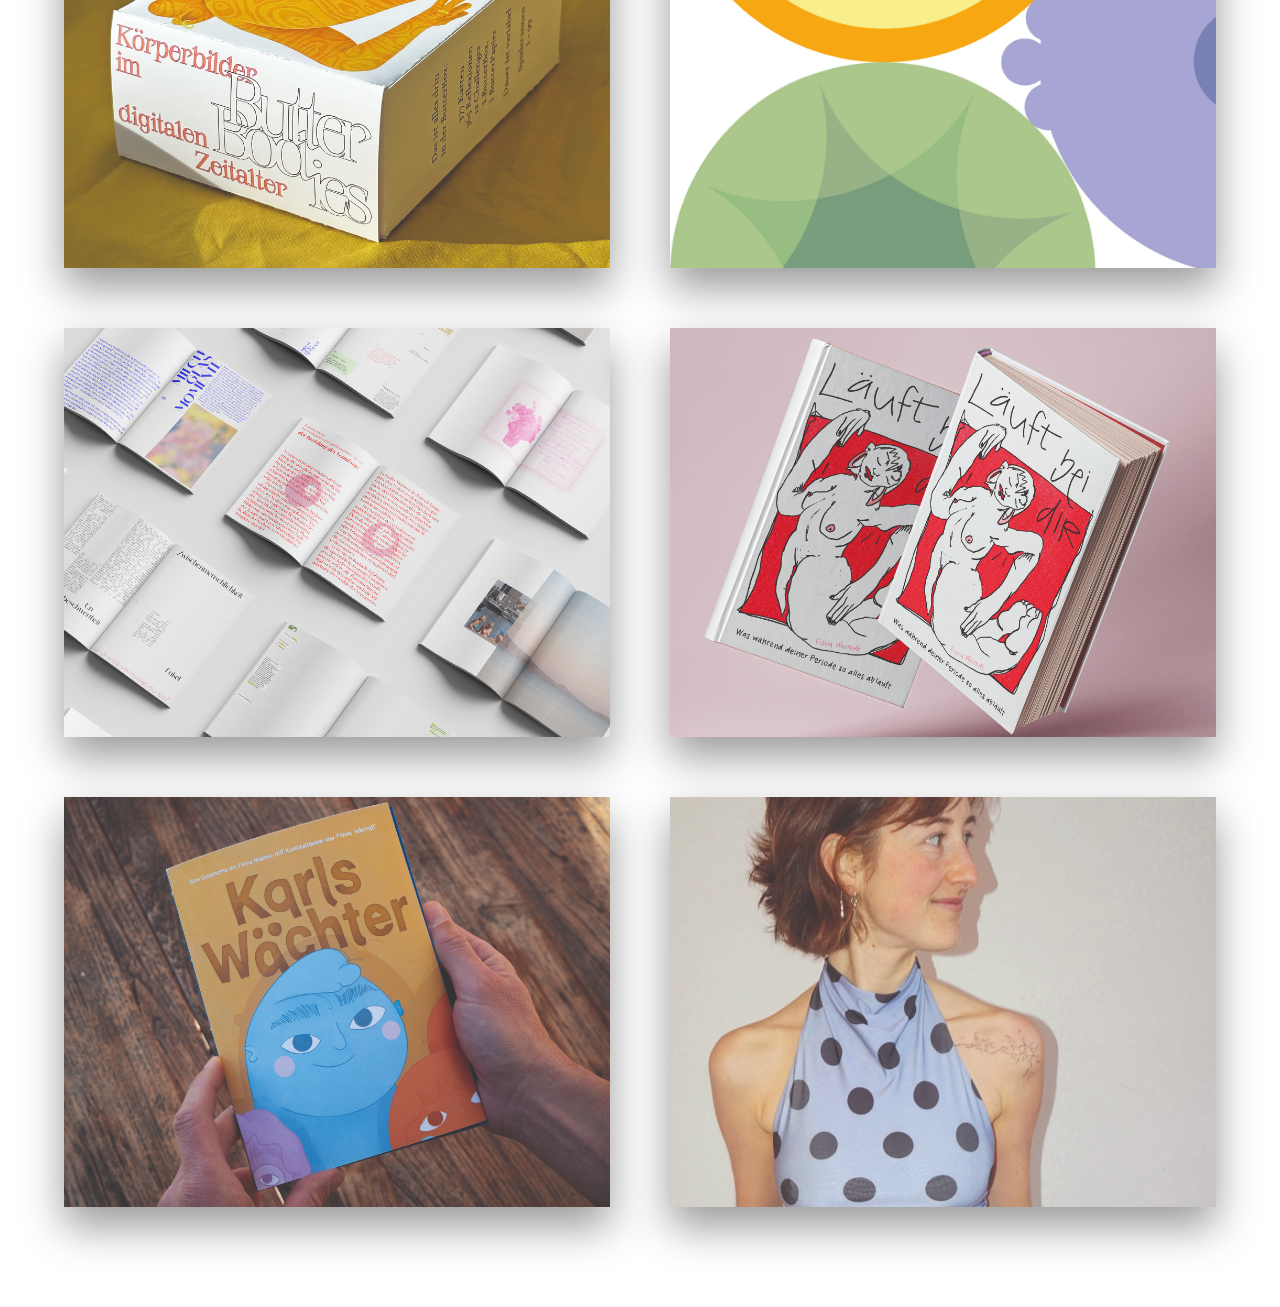
==== commit 818ca13a: "Performance: Google Fonts entfernt, lazy loading, WOFF2 Fonts - Google Fonts (Outfit) aus allen 7 Se" ====
--- a/index.html
+++ b/index.html
@@ -9,8 +9,6 @@
     <meta name="author" content="Fiona Warmdt">
     <link rel="canonical" href="https://fivworks.de/">
     <title>fiv works — Fiona Warmdt | Kommunikationsdesign & Illustration</title>
-    <!-- Modern Sans-serif Font for Premium Feel -->
-    <link href="https://fonts.googleapis.com/css2?family=Outfit:wght@300;400;600&display=swap" rel="stylesheet">
     <link rel="stylesheet" href="style.css">
     <!-- Open Graph -->
     <meta property="og:type" content="website">
@@ -167,37 +165,37 @@
 
             <div class="projects-grid" id="projects">
                 <a href="butterbodies.html" class="project-link">
-                    <img src="bilder/01_ButterBodies/BB1.jpg" alt="Project 1">
+                    <img src="bilder/01_ButterBodies/BB1.jpg" alt="Project 1" loading="lazy">
                     <div class="project-overlay">
                         <h3>ButterBodies</h3>
                     </div>
                 </a>
                 <a href="brandinggemüse.html" class="project-link">
-                    <img src="bilder/02_Gemüsebox/gemüse.png" alt="Project 4">
+                    <img src="bilder/02_Gemüsebox/gemüse.png" alt="Project 4" loading="lazy">
                     <div class="project-overlay">
                         <h3>Rebranding einer Gemuesekiste</h3>
                     </div>
                 </a>
                 <a href="editorialvermissen.html" class="project-link">
-                    <img src="bilder/03_Editorial/editorialseiten.png" alt="Project 3">
+                    <img src="bilder/03_Editorial/editorialseiten.png" alt="Project 3" loading="lazy">
                     <div class="project-overlay">
                         <h3>Eine Hommage<br>an das Vermissen</h3>
                     </div>
                 </a>
                 <a href="periode.html" class="project-link">
-                    <img src="bilder/04_Periode/periodencover.jpg" alt="Project 2">
+                    <img src="bilder/04_Periode/periodencover.jpg" alt="Project 2" loading="lazy">
                     <div class="project-overlay">
                         <h3>Bilderbuch zur<br>Normalisierung der Periode</h3>
                     </div>
                 </a>
                 <a href="Hydrocephalus.html" class="project-link">
-                    <img src="bilder/05_Hydrocephalus/coverindex.jpg" alt="Project 5">
+                    <img src="bilder/05_Hydrocephalus/coverindex.jpg" alt="Project 5" loading="lazy">
                     <div class="project-overlay">
                         <h3>Medizinisches Kinderbuch</h3>
                     </div>
                 </a>
                 <a href="about.html" class="project-link">
-                    <img src="bilder/mio.jpg" alt="Project 6">
+                    <img src="bilder/mio.jpg" alt="Project 6" loading="lazy">
                     <div class="project-overlay">
                         <h3>Das bin ich</h3>
                     </div>
--- a/style.css
+++ b/style.css
@@ -4,30 +4,38 @@
 */
 @font-face {
     font-family: 'Serifbabe';
-    src: url('font/Serifbabe /SerifbabeALPHATest-Regular.otf') format('opentype');
+    src: url('font/Serifbabe /SerifbabeALPHATest-Regular.woff2') format('woff2'),
+         url('font/Serifbabe /SerifbabeALPHATest-Regular.otf') format('opentype');
     font-weight: 400;
     font-style: normal;
+    font-display: swap;
 }
 
 @font-face {
     font-family: 'Serifbabe';
-    src: url('font/Serifbabe /SerifbabeALPHATest-RegularItalic.otf') format('opentype');
+    src: url('font/Serifbabe /SerifbabeALPHATest-RegularItalic.woff2') format('woff2'),
+         url('font/Serifbabe /SerifbabeALPHATest-RegularItalic.otf') format('opentype');
     font-weight: 400;
     font-style: italic;
+    font-display: swap;
 }
 
 @font-face {
     font-family: 'Canava Grotesk';
-    src: url('font/Canava Grotesk/CanavaGrotesk-Regular.otf') format('opentype');
+    src: url('font/Canava Grotesk/CanavaGrotesk-Regular.woff2') format('woff2'),
+         url('font/Canava Grotesk/CanavaGrotesk-Regular.otf') format('opentype');
     font-weight: 400;
     font-style: normal;
+    font-display: swap;
 }
 
 @font-face {
     font-family: 'Canava Grotesk';
-    src: url('font/Canava Grotesk/CanavaGrotesk-RegularItalic.otf') format('opentype');
+    src: url('font/Canava Grotesk/CanavaGrotesk-RegularItalic.woff2') format('woff2'),
+         url('font/Canava Grotesk/CanavaGrotesk-RegularItalic.otf') format('opentype');
     font-weight: 400;
     font-style: italic;
+    font-display: swap;
 }
 
 :root {
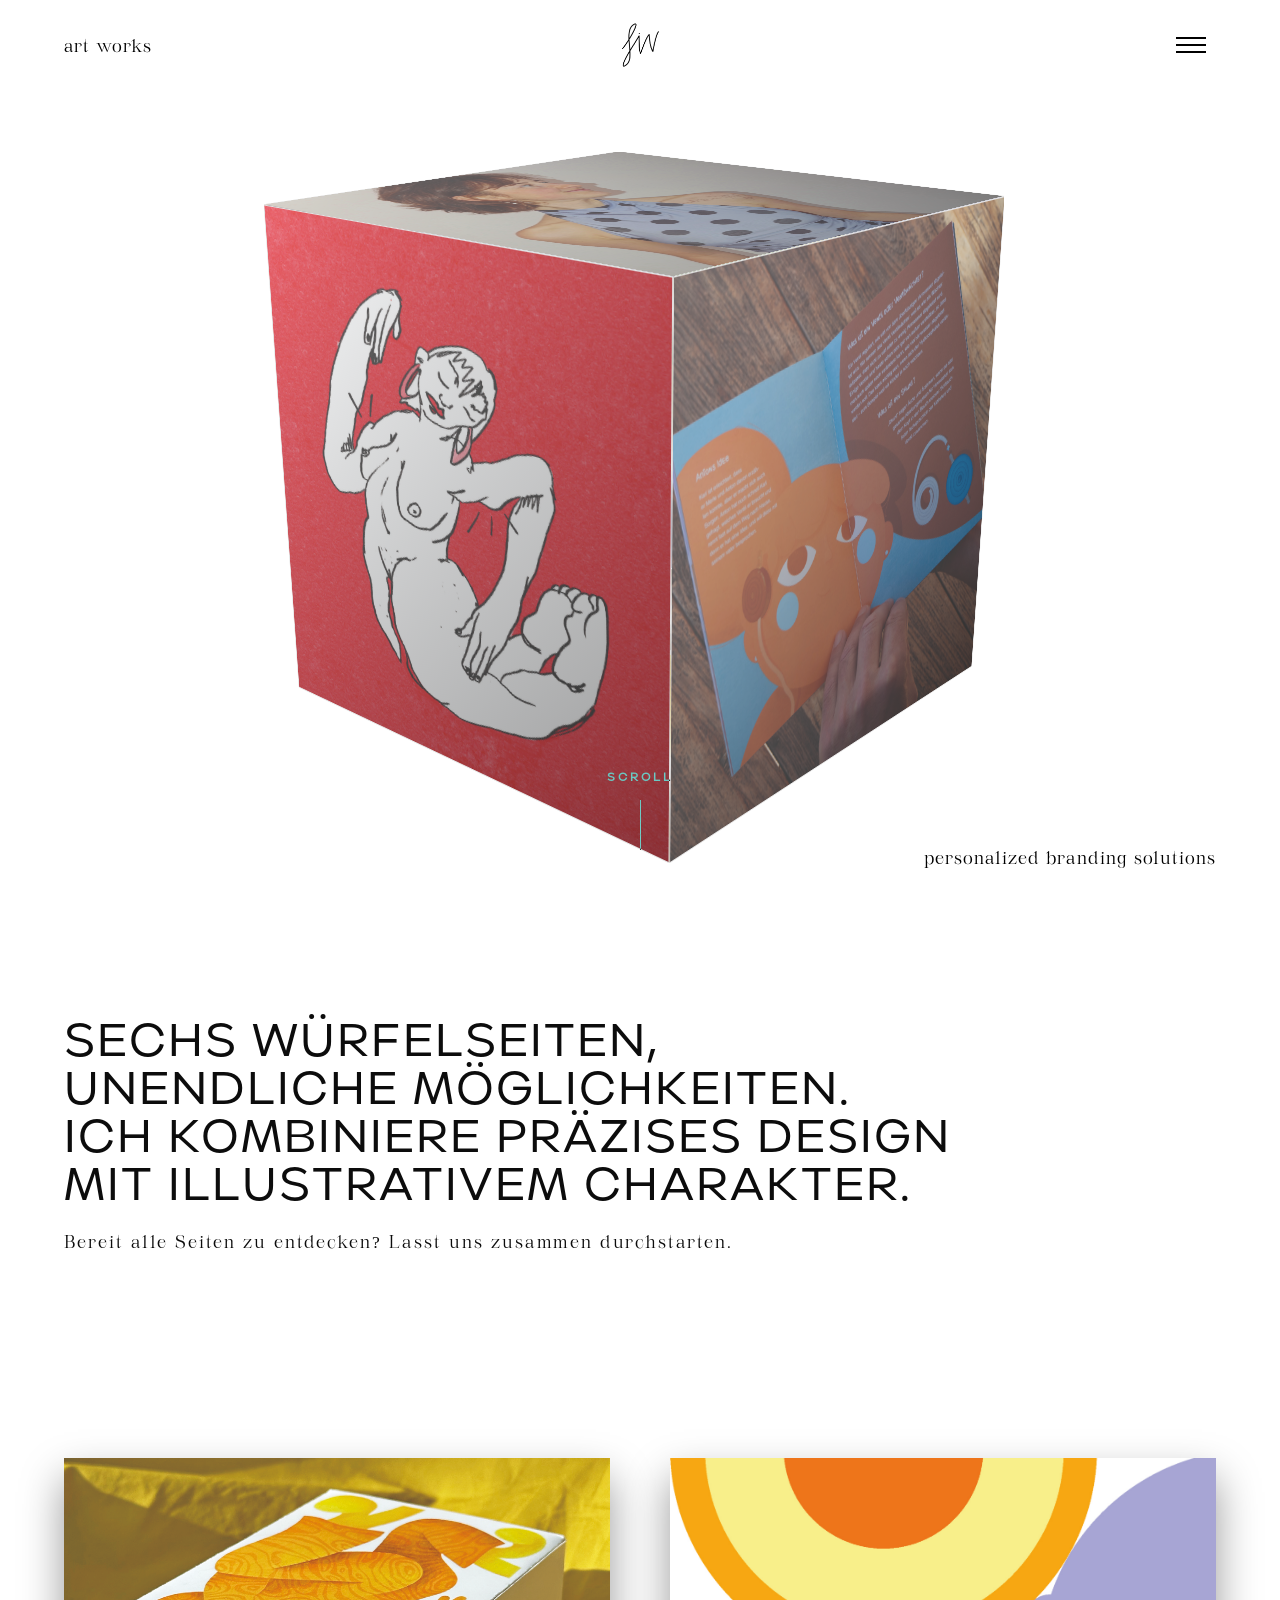
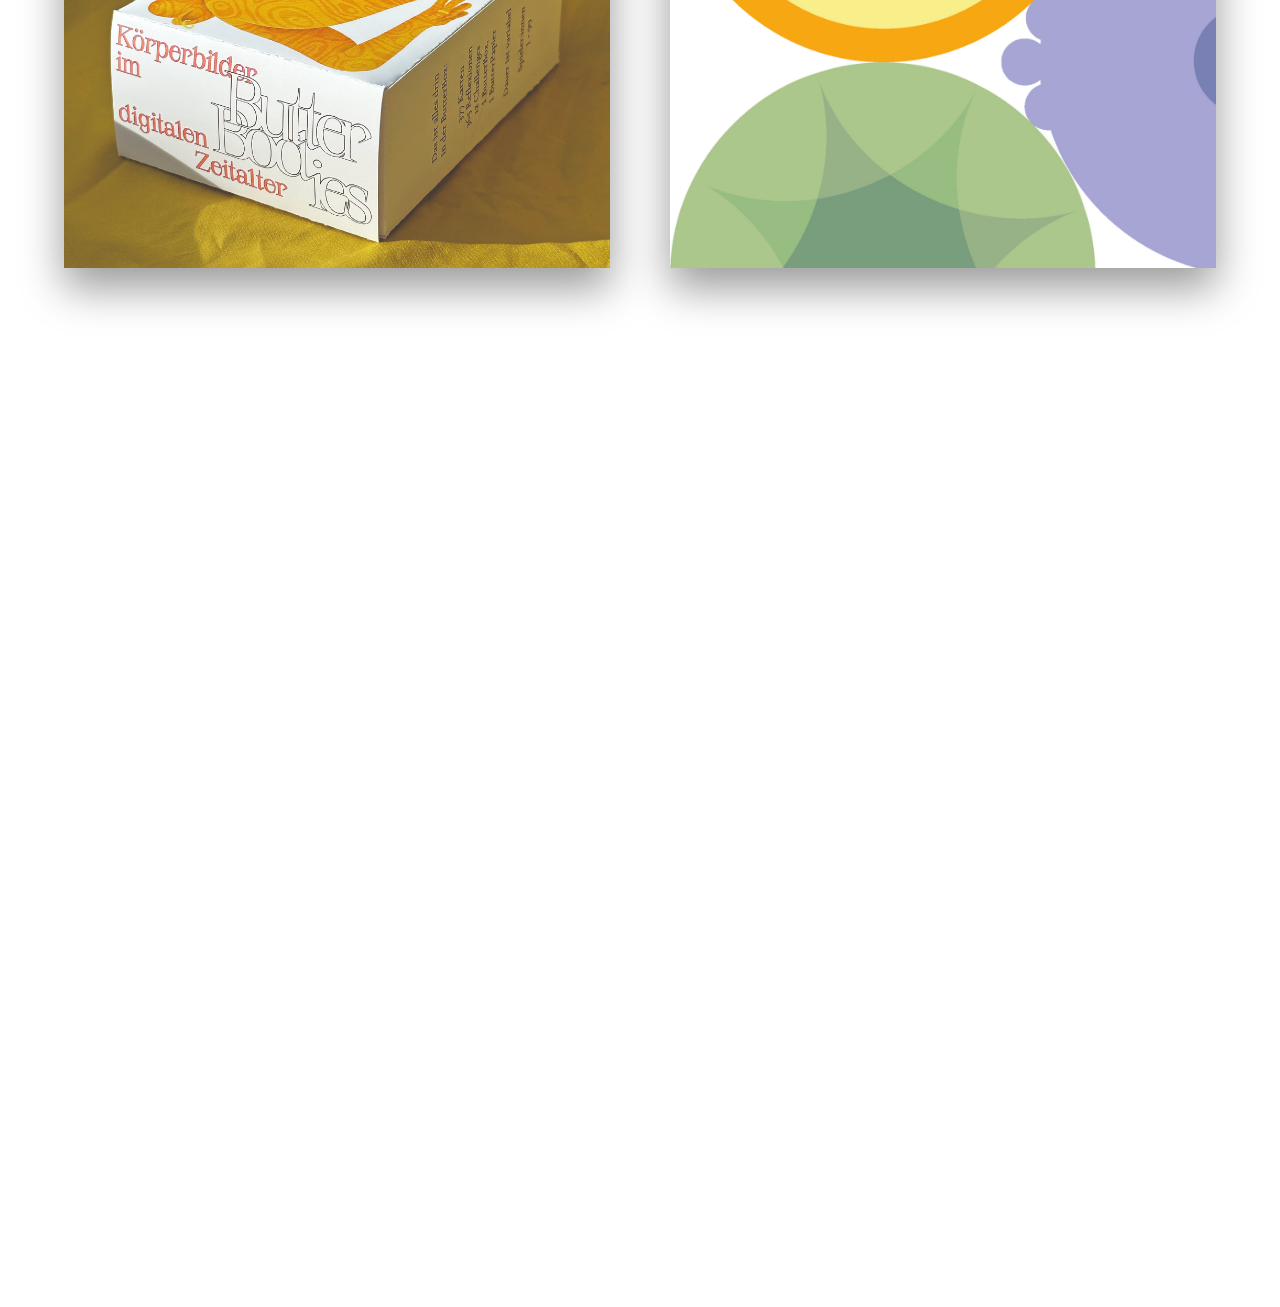
==== commit 3a41a2f1: "SEO: 'aus Potsdam' aus meta description entfernt Co-Authored-By: Claude Sonnet 4.6 <noreply@anthropi" ====
--- a/index.html
+++ b/index.html
@@ -5,7 +5,7 @@
     <link rel="icon" type="image/png" href="favicon.png">
     <meta charset="UTF-8">
     <meta name="viewport" content="width=device-width, initial-scale=1.0">
-    <meta name="description" content="Portfolio von Fiona Warmdt — Kommunikationsdesign und Illustration. Strategische Designkonzepte mit illustrativem Charakter aus Potsdam.">
+    <meta name="description" content="Portfolio von Fiona Warmdt — Kommunikationsdesign und Illustration. Strategische Designkonzepte mit illustrativem Charakter.">
     <meta name="author" content="Fiona Warmdt">
     <link rel="canonical" href="https://fivworks.de/">
     <title>fiv works — Fiona Warmdt | Kommunikationsdesign & Illustration</title>
--- a/style.css
+++ b/style.css
@@ -388,6 +388,7 @@
     flex-direction: column;
     gap: 40px;
     text-align: center;
+    align-items: center;
 }
 
 .menu-content a {
@@ -396,10 +397,22 @@
     font-size: 3.5rem;
     font-weight: 300;
     letter-spacing: 2px;
-    transition: color 0.3s ease, transform 0.4s ease;
+    transition: opacity 0.4s ease, transform 0.4s ease;
     opacity: 0;
     /* Animated in with JS */
     transform: translateY(20px);
+    position: relative;
+}
+
+.menu-content a::after {
+    content: '';
+    position: absolute;
+    width: 0;
+    height: 1px;
+    bottom: 2px;
+    left: 0;
+    background-color: var(--body-text);
+    transition: width 0.3s ease;
 }
 
 .menu-overlay.active .menu-content a {
@@ -420,9 +433,14 @@
     transition-delay: 0.3s;
 }
 
-.menu-content a:hover {
-    color: var(--accent-color);
-    transform: translateX(15px) !important;
+/* Override stagger delays on hover */
+.menu-overlay.active .menu-content a:hover {
+    transform: translateY(0) !important;
+    transition-delay: 0s !important;
+}
+
+.menu-overlay.active .menu-content a:hover::after {
+    width: 100%;
 }
 
 /* ---------------------------------
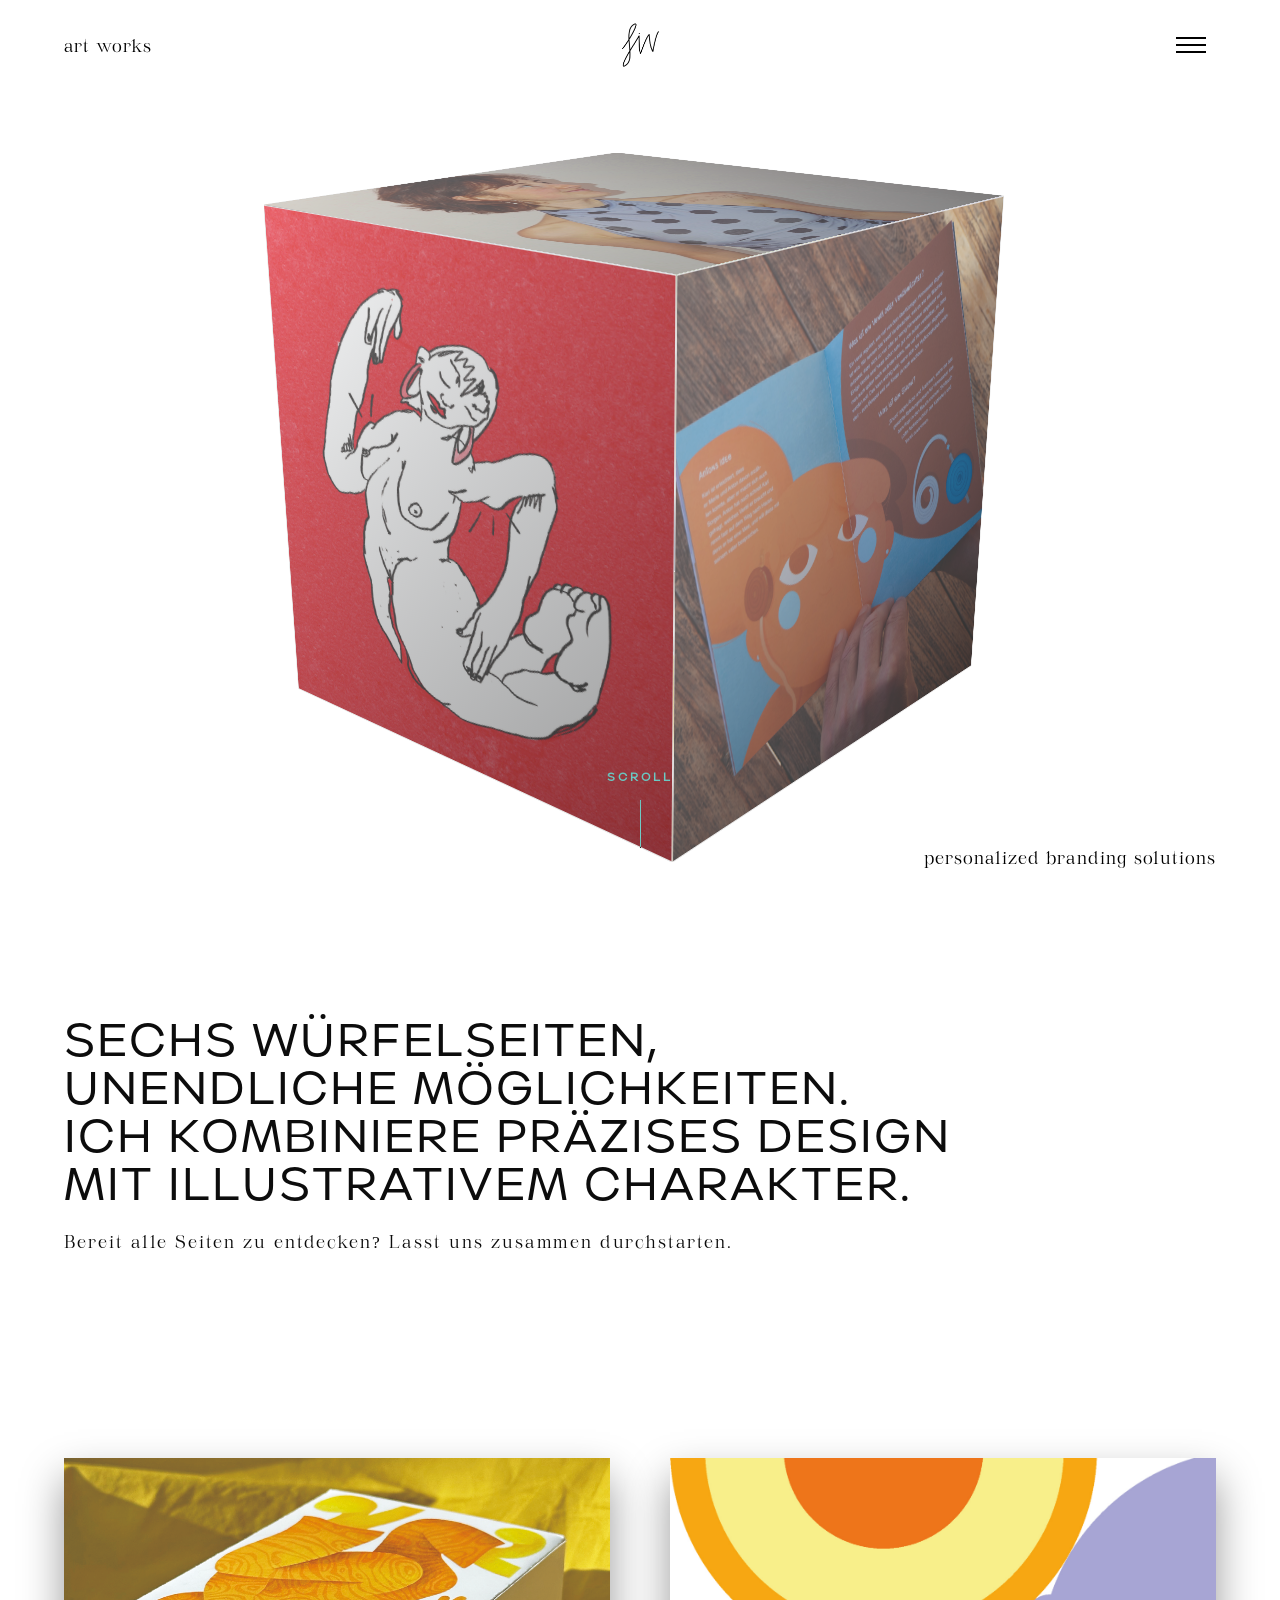
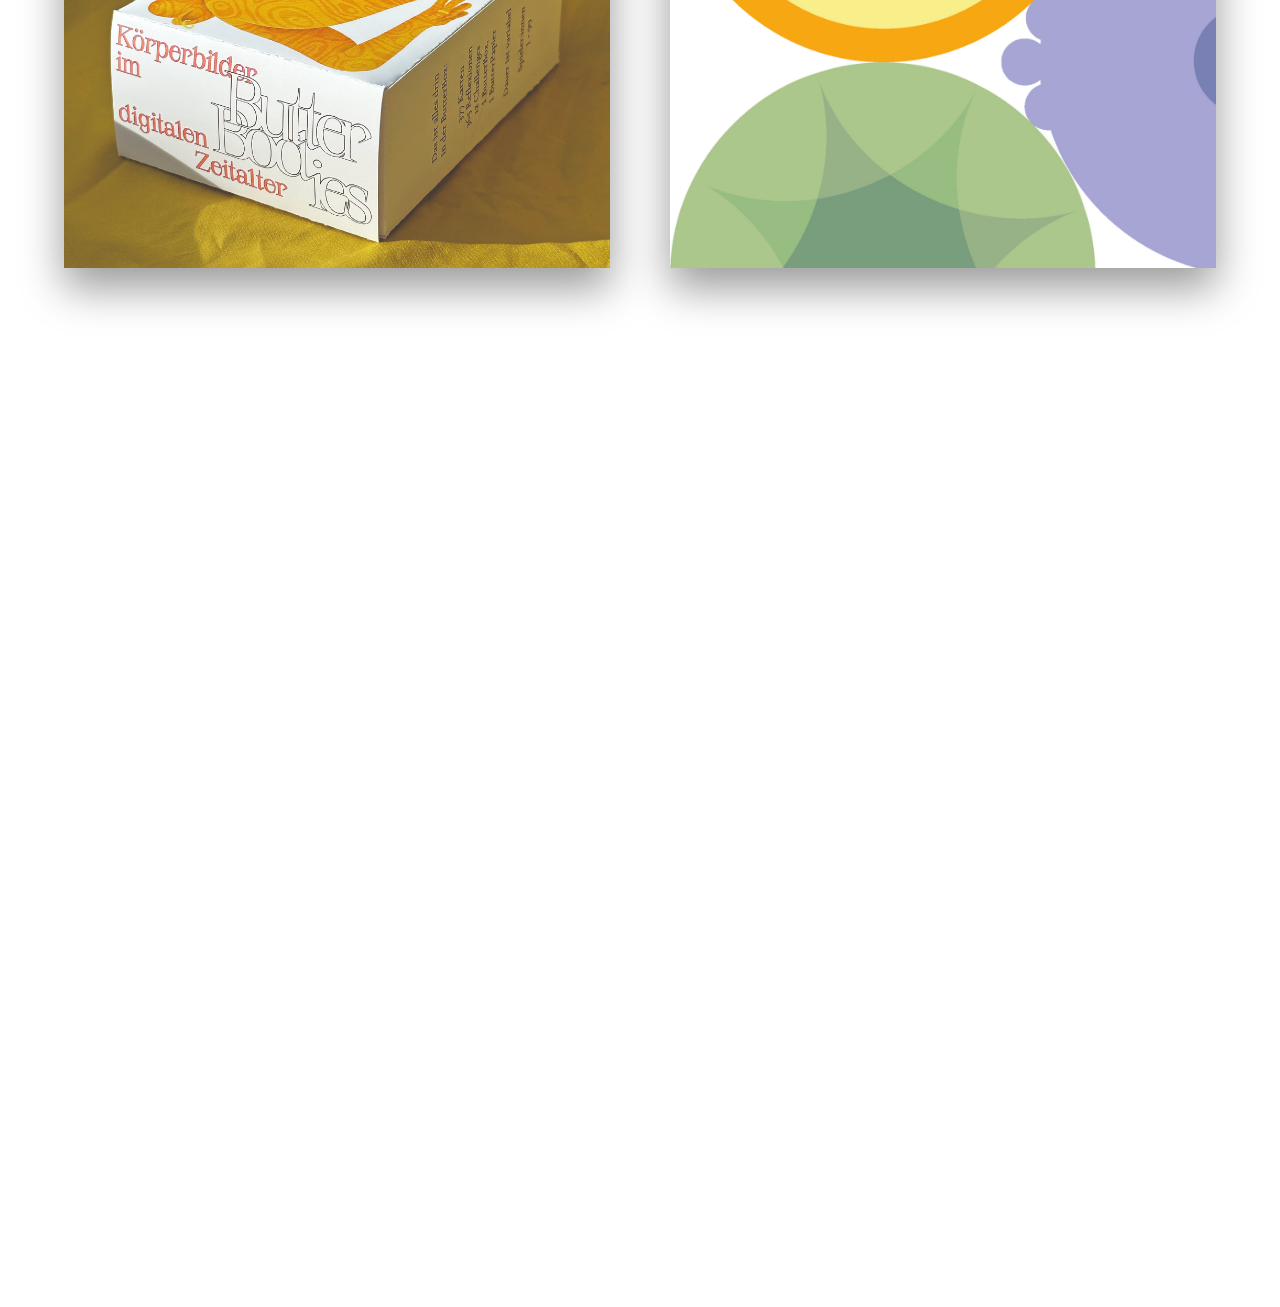
==== commit 554afb86: "Shop, ButterBodies-Redesign und About-Page-Fixes - Shop-Seite (shop.html, shop.js) mit Spiel + Postk" ====
--- a/index.html
+++ b/index.html
@@ -75,6 +75,7 @@
     <!-- Overlay Menu -->
     <div id="menu-overlay" class="menu-overlay">
         <div class="menu-content">
+            <a href="shop.html">Shop</a>
             <a href="mailto:fiona.warmdt@icloud.com">Mail</a>
             <a href="https://www.instagram.com/fiv.works?igsh=NmEyYzA0a2psNG5n&utm_source=qr" target="_blank"
                 rel="noopener noreferrer">Instagram</a>
--- a/style.css
+++ b/style.css
@@ -364,8 +364,8 @@
     -webkit-backdrop-filter: blur(15px);
     /* Safari support */
     display: flex;
-    justify-content: center;
-    align-items: center;
+    justify-content: flex-end;
+    align-items: flex-start;
     opacity: 0;
     pointer-events: none;
     transition: opacity 0.5s ease;
@@ -387,8 +387,10 @@
     display: flex;
     flex-direction: column;
     gap: 40px;
-    text-align: center;
-    align-items: center;
+    text-align: right;
+    align-items: flex-end;
+    padding-top: calc(var(--header-height) + 20px + 0.5cm);
+    padding-right: 5%;
 }
 
 .menu-content a {
@@ -431,6 +433,14 @@
 
 .menu-overlay.active .menu-content a:nth-child(3) {
     transition-delay: 0.3s;
+}
+
+.menu-overlay.active .menu-content a:nth-child(4) {
+    transition-delay: 0.4s;
+}
+
+.menu-overlay.active .menu-content a:nth-child(5) {
+    transition-delay: 0.5s;
 }
 
 /* Override stagger delays on hover */
@@ -879,35 +889,7 @@
 }
 
 .about-name {
-    position: absolute;
-    top: 34px;
-    /* Matches fixed header alignment roughly */
-    left: 5%;
-    transform: none;
-    width: 90%;
-    text-align: left;
-    font-family: 'Serifbabe', serif;
-    font-size: 1.1rem;
-    /* Start at header size */
-    font-weight: 400;
-    letter-spacing: 2px;
-    text-transform: none;
-    color: #ffffff;
-    mix-blend-mode: difference;
-    white-space: nowrap;
-    margin: 0;
-    line-height: 0.9;
-    opacity: 0;
-    /* Hidden initially to avoid double logo until expansion starts */
-    transition: all 1s cubic-bezier(0.77, 0, 0.175, 1);
-    z-index: 100;
-}
-
-.about-name.expanded {
-    top: 5%;
-    font-size: calc(var(--img-w) * 0.19);
-    letter-spacing: 1px;
-    opacity: 1;
+    display: none;
 }
 
 .about-info {
@@ -920,15 +902,10 @@
     min-height: 100vh;
 }
 
-/* Coordinate visibility with header logo */
+/* Keep header logo visible even when cached JS adds .expanding */
 .about-page.expanding .pinned-header .header-left .fiv-link {
-    opacity: 0;
-    pointer-events: none;
-    transition: opacity 0.5s ease;
-}
-
-.about-page.expanding .about-name {
     opacity: 1;
+    pointer-events: auto;
 }
 
 .about-info h2 {
@@ -976,7 +953,7 @@
 }
 
 .cv-container {
-    margin-top: 3rem;
+    margin-top: 9rem;
     display: flex;
     flex-direction: column;
     gap: 1.5rem;
@@ -1099,6 +1076,357 @@
     margin: 0 auto;
 }
 
+/* ---------------------------------
+   ButterBodies Page Header Overrides
+---------------------------------- */
+.butterbodies-page .pinned-header {
+    mix-blend-mode: normal;
+}
+
+.butterbodies-page .pinned-header .nav-link {
+    color: var(--body-text);
+}
+
+.butterbodies-page .pinned-header .nav-link::after {
+    background-color: var(--body-text);
+}
+
+.butterbodies-page .pinned-header .close-btn span {
+    background-color: var(--body-text);
+}
+
+.butterbodies-page .pinned-header .center-logo {
+    filter: none;
+}
+
+/* Fixed product image — covers right 65% of viewport */
+.bb-fixed-image {
+    position: fixed;
+    right: 0;
+    top: 0;
+    width: 65%;
+    height: 100vh;
+    overflow: hidden;
+    z-index: 1;
+    pointer-events: none;
+}
+
+.bb-fixed-image img {
+    width: 100%;
+    height: 100%;
+    object-fit: cover;
+    object-position: top;
+}
+
+/* Left col sits above fixed image */
+.butterbodies-page .project-left-col {
+    z-index: 2;
+}
+
+/* Weißer Balken hinter kaufen-Button — endet bündig mit dem Kartenbild */
+
+/* kaufen button im Header: bündig mit Text (kein extra margin nötig) */
+.butterbodies-page .header-left .bb-header-btn {
+    margin-left: 0;
+}
+
+/* Buy section right col sits above fixed image, transparent (button sits on image) */
+.butterbodies-page #buy .project-right-col {
+    position: relative;
+    z-index: 2;
+    padding-left: 1.5cm;
+}
+
+/* Bilder: linke Spalte, natürliche Größe */
+.bb-image-break {
+    width: 35%;
+    height: auto;
+    position: relative;
+    z-index: 2;
+    margin-left: -0.8%;
+}
+
+
+.bb-image-break img,
+.bb-image-break video {
+    width: 100%;
+    height: auto;
+    display: block;
+}
+
+/* Studientext über das Video legen */
+.bb-image-break + .project-split-layout {
+    margin-top: -62.2vw;
+    min-height: 62.2vw;
+    position: relative;
+    z-index: 3;
+}
+
+.bb-image-break + .project-split-layout .project-left-col {
+    position: relative;
+    height: auto;
+    justify-content: flex-start;
+    padding-top: calc(50.5vw + 1.5cm);
+}
+
+/* Abschluss-Sektion */
+.bb-cta-section {
+    padding: 8rem 5% 5rem;
+    position: relative;
+    z-index: 4;
+}
+
+.bb-cta-section p {
+    font-size: 0.8rem;
+    line-height: 1.4;
+    color: var(--body-text);
+    font-weight: 400;
+    text-transform: none;
+    max-width: 400px;
+}
+
+/* Inline text links (z.B. "Hier gehts zum Shop") */
+.bb-cta-section a {
+    color: var(--body-text);
+    text-decoration: none;
+    position: relative;
+}
+
+.bb-cta-section a::after {
+    content: '';
+    position: absolute;
+    width: 0;
+    height: 1px;
+    bottom: -1px;
+    left: 0;
+    background-color: var(--body-text);
+    transition: width 0.3s ease;
+}
+
+.bb-cta-section a:hover::after {
+    width: 100%;
+}
+
+/* Desktop: mobile-hero versteckt */
+.project-right-col .bb-mobile-hero {
+    display: none;
+}
+
+@media (max-width: 768px) {
+    .bb-fixed-image {
+        display: none;
+    }
+
+    .bb-mobile-hero {
+        display: block;
+        width: 100%;
+        height: 65vh;
+        object-fit: cover;
+        object-position: top;
+    }
+
+    .project-split-layout:first-of-type .project-right-col {
+        order: -1;
+        width: 100%;
+    }
+
+    .butterbodies-page .project-left-col .top-buy-wrap {
+        position: relative;
+        top: auto;
+        left: auto;
+        padding: 1.5rem 0 1rem;
+        height: auto;
+    }
+
+    #buy .project-left-col {
+        padding-top: 2rem;
+    }
+
+    .butterbodies-page #buy .project-right-col,
+    .butterbodies-page .bb-cta-section .project-right-col {
+        padding-left: 0;
+        z-index: auto;
+    }
+
+    .bb-image-break {
+        width: 100%;
+        height: 40vh;
+    }
+
+    .bb-cta-section {
+        min-height: auto;
+        padding-bottom: 3rem;
+    }
+
+    .bb-cta-section .project-left-col {
+        height: auto;
+        padding-top: 2rem;
+    }
+}
+
+.stripe-buy-btn--sm {
+    font-size: 0.75rem;
+    padding: 8px 20px;
+    letter-spacing: 1px;
+}
+
+.top-buy-wrap {
+    display: flex;
+    align-items: center;
+    padding: calc(var(--header-height) / 2 - 12px) 5%;
+    height: var(--header-height);
+}
+
+/* ---------------------------------
+   Inline CTAs
+---------------------------------- */
+.inline-cta {
+    padding: 1.5rem 5%;
+    text-align: right;
+}
+
+.inline-cta a {
+    font-family: 'Serifbabe', serif;
+    font-size: 1.1rem;
+    color: var(--body-text);
+    text-decoration: none;
+    position: relative;
+    text-transform: none;
+    letter-spacing: 1px;
+}
+
+.inline-cta a::after {
+    content: '';
+    position: absolute;
+    width: 0;
+    height: 1px;
+    bottom: -4px;
+    left: 0;
+    background-color: var(--body-text);
+    transition: width 0.3s ease;
+}
+
+.inline-cta a:hover::after {
+    width: 100%;
+}
+
+.inline-cta--strong a {
+    font-size: 1.3rem;
+}
+
+/* ---------------------------------
+   Stripe Buy Button
+---------------------------------- */
+.stripe-buy-btn {
+    display: inline-block;
+    width: 160px;
+    height: 64px;
+    background-image: url('bilder/button_hierkaufen.png');
+    background-size: contain;
+    background-repeat: no-repeat;
+    background-position: center;
+    background-color: transparent;
+    color: transparent;
+    font-size: 0;
+    text-decoration: none;
+    border: none;
+    padding: 0;
+    line-height: 0;
+    transition: transform 0.25s cubic-bezier(0.23, 1, 0.32, 1);
+}
+
+.stripe-buy-btn:hover {
+    transform: translateY(-3px) scale(1.04);
+}
+
+/* ---------------------------------
+   Buy Section
+---------------------------------- */
+#buy {
+    scroll-margin-top: var(--header-height);
+    min-height: auto;
+}
+
+#buy .project-left-col {
+    position: relative;
+    height: auto;
+    padding-top: 6rem;
+}
+
+#buy .buy-widget {
+    padding-top: 1cm;
+}
+
+.buy-price-display {
+    font-family: 'Canava Grotesk', sans-serif;
+    font-size: 3rem;
+    font-weight: 600;
+    text-transform: uppercase;
+    letter-spacing: 2px;
+    display: block;
+}
+
+.buy-widget {
+    display: flex;
+    align-items: flex-start;
+    justify-content: flex-end;
+    flex-direction: column;
+    padding-bottom: 3.2rem;
+}
+
+/* ---------------------------------
+   Sticky Buy Bar
+---------------------------------- */
+.sticky-bar {
+    position: fixed;
+    bottom: 0;
+    left: 0;
+    width: 100%;
+    padding: 12px 5%;
+    background: #ffab00;
+    display: flex;
+    justify-content: space-between;
+    align-items: center;
+    z-index: 99;
+    transform: translateY(100%);
+    transition: transform 0.3s ease;
+}
+
+.sticky-bar.visible {
+    transform: translateY(0);
+}
+
+.sticky-bar__price {
+    font-family: 'Canava Grotesk', sans-serif;
+    font-size: 0.85rem;
+    font-weight: 600;
+    text-transform: uppercase;
+    letter-spacing: 2px;
+    color: #0c0c0c;
+}
+
+.sticky-bar__btn {
+    display: inline-block;
+    width: 130px;
+    height: 52px;
+    background-image: url('bilder/button_hierkaufen.png');
+    background-size: contain;
+    background-repeat: no-repeat;
+    background-position: center;
+    background-color: transparent;
+    color: transparent;
+    font-size: 0;
+    text-decoration: none;
+    border: none;
+    padding: 0;
+    line-height: 0;
+    transition: transform 0.25s cubic-bezier(0.23, 1, 0.32, 1);
+}
+
+.sticky-bar__btn:hover {
+    transform: translateY(-3px) scale(1.04);
+}
+
 @media (max-width: 1024px) {
     .cv-item {
         grid-template-columns: 140px 1fr;
@@ -1180,9 +1508,274 @@
         font-size: 1.8rem;
     }
 
-    .about-name {
-        top: 25px;
-        /* Adjust for smaller 70px mobile header */
-        font-size: calc(100vw * 0.22);
-    }
-}+}
+
+/* ---------------------------------
+   Mobile: Inline CTAs, Buy, Sticky Bar
+---------------------------------- */
+@media (max-width: 768px) {
+    .inline-cta {
+        text-align: left;
+        padding: 1.5rem 5%;
+    }
+
+    .buy-widget {
+        min-height: auto;
+        padding: 2rem 5%;
+    }
+
+    .sticky-bar {
+        padding: 10px 20px;
+    }
+
+    .sticky-bar__price {
+        font-size: 0.75rem;
+    }
+}
+/* ---------------------------------
+   Shop Page
+---------------------------------- */
+.shop-page .pinned-header {
+    mix-blend-mode: normal;
+}
+
+.shop-page .project-link {
+    opacity: 1;
+    transform: none;
+    cursor: pointer;
+}
+
+/* Shop Grid */
+.shop-grid {
+    display: grid;
+    grid-template-columns: repeat(2, 1fr);
+    gap: 60px;
+    width: 100%;
+    max-width: 1400px;
+}
+
+.shop-item {
+    display: flex;
+    flex-direction: column;
+    align-items: flex-start;
+    gap: 0;
+}
+
+.shop-item .shop-card {
+    width: 100%;
+}
+
+.shop-item-btn {
+    align-self: flex-start;
+    display: inline-block;
+    width: 160px;
+    height: 64px;
+    margin-top: 16px;
+    position: relative;
+    z-index: 2;
+    background-size: contain;
+    background-repeat: no-repeat;
+    background-position: left center;
+    background-color: transparent;
+    color: transparent;
+    font-size: 0;
+    text-decoration: none;
+    border: none;
+    padding: 0;
+    line-height: 0;
+    transition: transform 0.25s cubic-bezier(0.23, 1, 0.32, 1);
+}
+
+.shop-item-btn:hover {
+    transform: translateY(-3px) scale(1.04);
+}
+
+.btn-spiel {
+    background-image: url('bilder/button_Spiel.png');
+}
+
+.btn-postkarten {
+    background-image: url('bilder/button_Postkarten.png');
+}
+
+/* Lightbox */
+.lightbox {
+    position: fixed;
+    inset: 0;
+    background: rgba(255, 255, 255, 0.97);
+    z-index: 999;
+    display: flex;
+    align-items: center;
+    justify-content: center;
+    opacity: 0;
+    pointer-events: none;
+    transition: opacity 0.4s ease;
+}
+
+.lightbox.active {
+    opacity: 1;
+    pointer-events: auto;
+}
+
+.lightbox-img-wrap {
+    max-width: 80vw;
+    max-height: 85vh;
+    display: flex;
+    align-items: center;
+    justify-content: center;
+    transform: scale(0.95);
+    transition: transform 0.4s cubic-bezier(0.23, 1, 0.32, 1);
+}
+
+.lightbox.active .lightbox-img-wrap {
+    transform: scale(1);
+}
+
+.lightbox-img-wrap img {
+    max-width: 100%;
+    max-height: 85vh;
+    object-fit: contain;
+    display: block;
+}
+
+.lightbox-close {
+    position: absolute;
+    top: 28px;
+    right: 36px;
+    cursor: pointer;
+    z-index: 1000;
+}
+
+.lightbox-close span {
+    background-color: var(--body-text);
+}
+
+.lightbox-prev,
+.lightbox-next {
+    background: none;
+    border: none;
+    cursor: pointer;
+    padding: 0 32px;
+    opacity: 0.25;
+    transition: opacity 0.25s;
+    user-select: none;
+    display: flex;
+    align-items: center;
+    justify-content: center;
+}
+
+.lightbox-prev::before,
+.lightbox-next::before {
+    content: '';
+    display: block;
+    width: 12px;
+    height: 12px;
+    border-top: 1px solid var(--body-text);
+    border-right: 1px solid var(--body-text);
+}
+
+.lightbox-prev::before {
+    transform: rotate(-135deg);
+}
+
+.lightbox-next::before {
+    transform: rotate(45deg);
+}
+
+.lightbox-prev:hover,
+.lightbox-next:hover { opacity: 0.8; }
+
+.lightbox-counter {
+    position: absolute;
+    bottom: 28px;
+    left: 50%;
+    transform: translateX(-50%);
+    color: rgba(0, 0, 0, 0.3);
+    font-family: 'Canava Grotesk', sans-serif;
+    font-size: 0.75rem;
+    letter-spacing: 2px;
+    text-transform: uppercase;
+}
+
+.lightbox-buy-btn {
+    position: absolute;
+    bottom: 48px;
+    right: calc(10vw - 14px); /* bündig zur rechten Bildkante */
+}
+
+@media (max-width: 768px) {
+    .shop-grid {
+        grid-template-columns: 1fr;
+        gap: 40px;
+    }
+}
+
+.shop-page .pinned-header .nav-link {
+    color: var(--body-text);
+}
+
+.shop-page .pinned-header .close-btn span,
+.shop-page .pinned-header .hamburger span {
+    background-color: var(--body-text);
+}
+
+.shop-page .pinned-header .center-logo {
+    filter: none;
+}
+
+.shop-hero .project-left-col {
+    min-height: 40vh;
+    display: flex;
+    align-items: flex-end;
+    padding-bottom: 2rem;
+}
+
+.shop-product .project-left-col {
+    padding-top: 4rem;
+}
+
+.shop-product-title {
+    font-family: 'Canava Grotesk', sans-serif;
+    font-size: 1rem;
+    font-weight: 400;
+    text-transform: uppercase;
+    letter-spacing: 2px;
+    display: block;
+}
+
+.shop-buy-btn {
+    margin-top: 1rem;
+}
+
+.shop-product-img {
+    display: flex;
+    align-items: center;
+    justify-content: center;
+}
+
+.shop-product-img img {
+    width: 100%;
+    height: 100vh;
+    object-fit: cover;
+    object-position: top;
+}
+
+@media (max-width: 768px) {
+    .shop-product {
+        flex-direction: column;
+    }
+
+    .shop-product-img {
+        width: 100%;
+        order: -1;
+    }
+
+    .shop-product-img img {
+        height: 60vw;
+        object-fit: cover;
+    }
+
+    .shop-product .project-left-col {
+        padding-top: 2rem;
+    }
+}
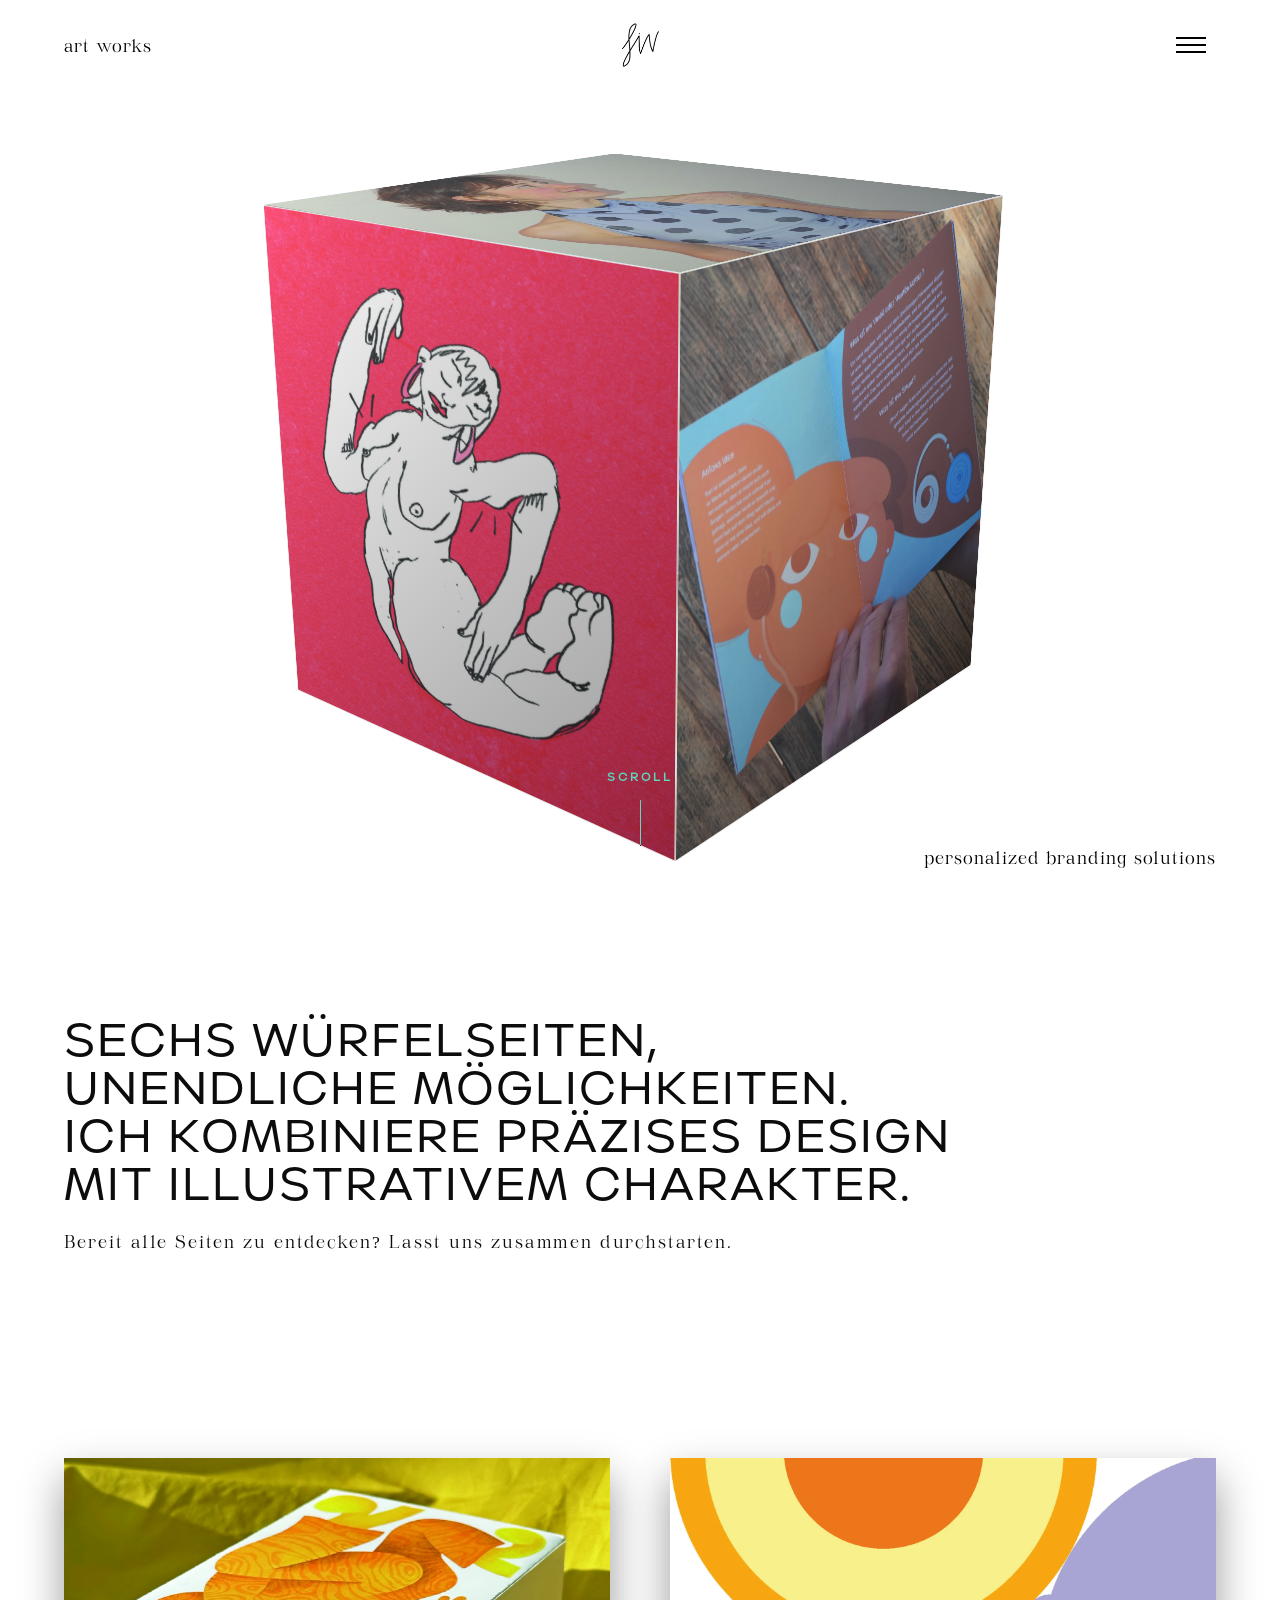
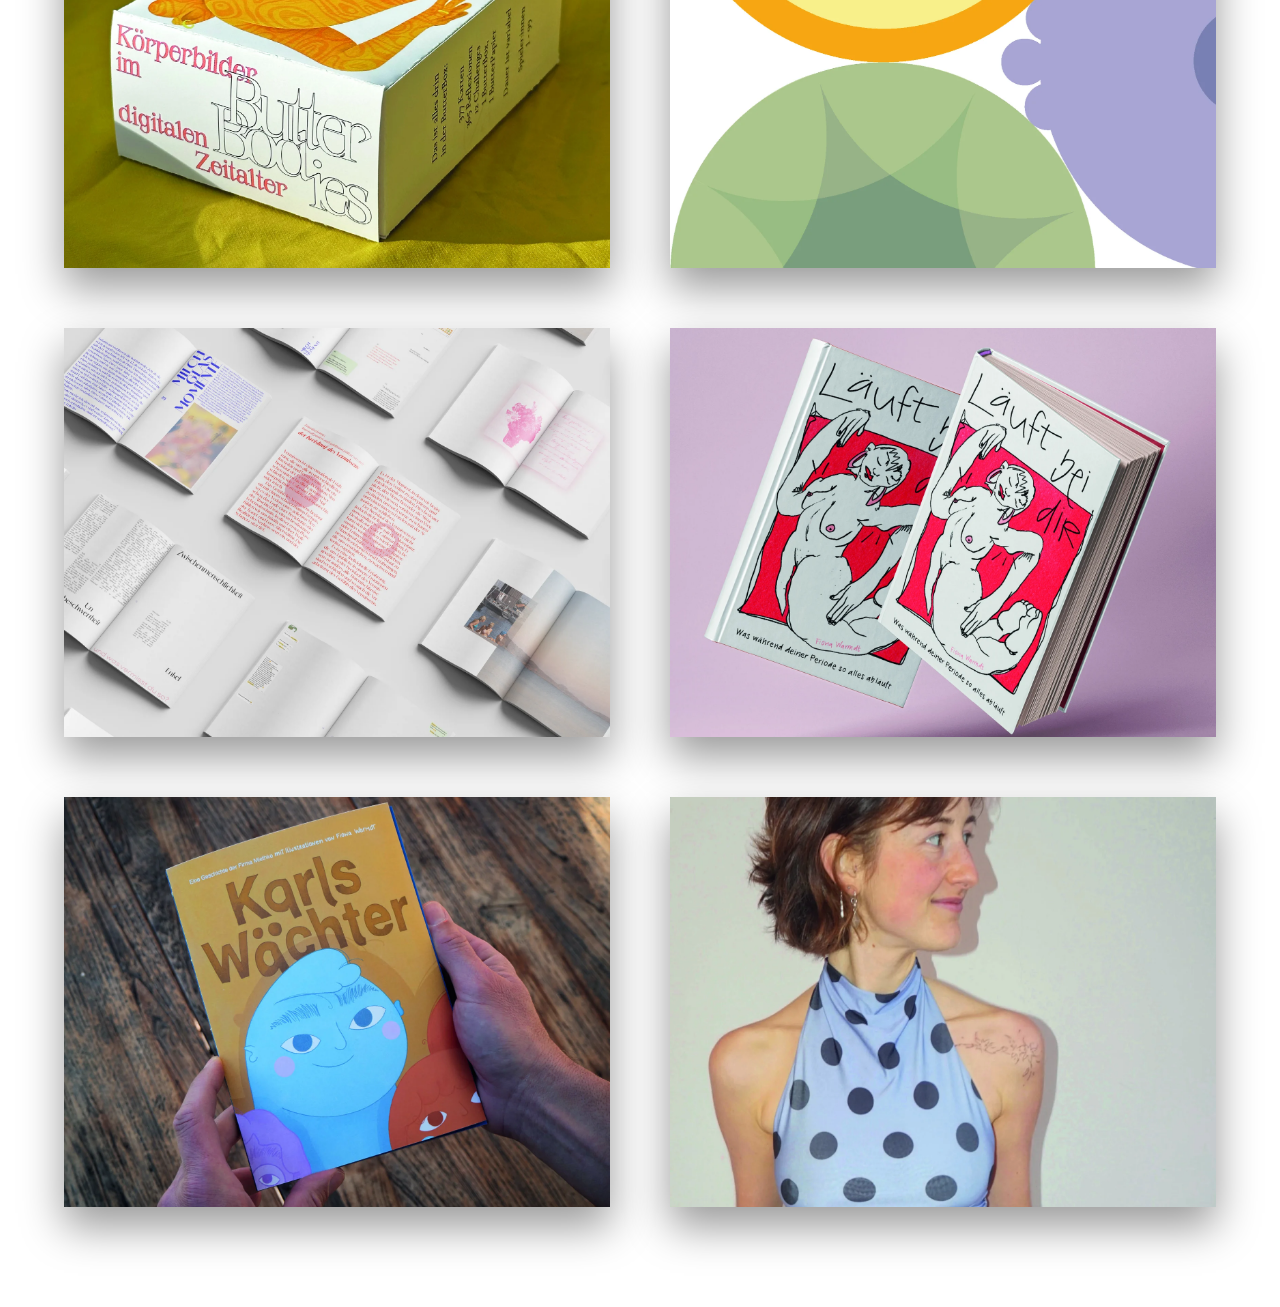
==== commit 94de673d: "Bildoptimierung: PNG/JPG → WebP, 94% kleiner - Alle 43 Bilder zu WebP konvertiert (Qualität 85%) - A" ====
--- a/index.html
+++ b/index.html
@@ -15,13 +15,13 @@
     <meta property="og:url" content="https://fivworks.de/">
     <meta property="og:title" content="fiv works — Fiona Warmdt | Kommunikationsdesign & Illustration">
     <meta property="og:description" content="Portfolio von Fiona Warmdt — Kommunikationsdesign und Illustration. Strategische Designkonzepte mit illustrativem Charakter.">
-    <meta property="og:image" content="https://fivworks.de/bilder/portrait.jpg">
+    <meta property="og:image" content="https://fivworks.de/bilder/portrait.webp">
     <meta property="og:locale" content="de_DE">
     <!-- Twitter Card -->
     <meta name="twitter:card" content="summary_large_image">
     <meta name="twitter:title" content="fiv works — Fiona Warmdt | Kommunikationsdesign & Illustration">
     <meta name="twitter:description" content="Portfolio von Fiona Warmdt — Kommunikationsdesign und Illustration.">
-    <meta name="twitter:image" content="https://fivworks.de/bilder/portrait.jpg">
+    <meta name="twitter:image" content="https://fivworks.de/bilder/portrait.webp">
     <!-- Structured Data -->
     <script type="application/ld+json">
     {
@@ -100,7 +100,7 @@
             </a>
         </div>
         <div class="header-center">
-            <img src="bilder/Unterschrift_Kürzel_fiw_mittel.png" alt="fiv works logo" class="center-logo">
+            <img src="bilder/Unterschrift_Kürzel_fiw_mittel.webp" alt="fiv works logo" class="center-logo">
         </div>
         <div class="header-right">
             <!-- Hamburger menu -->
@@ -120,22 +120,22 @@
                 <div class="cube" id="cube">
                     <!-- 6 faces for 6 projects -->
                     <div class="cube-face cube-front" data-link="Hydrocephalus.html"><img
-                            src="bilder/Würfel/Würfel3.jpg" alt="Project 1">
+                            src="bilder/Würfel/Würfel3.webp" alt="Project 1" loading="lazy">
                     </div>
                     <div class="cube-face cube-back" data-link="editorialvermissen.html"><img
-                            src="bilder/Würfel/Würfel2.jpg" alt="Project 4">
+                            src="bilder/Würfel/Würfel2.webp" alt="Project 4" loading="lazy">
                     </div>
                     <div class="cube-face cube-right" data-link="brandinggemüse.html"><img
-                            src="bilder/Würfel/Würfel4.jpg" alt="Project 3">
-                    </div>
-                    <div class="cube-face cube-left" data-link="periode.html"><img src="bilder/Würfel/Würfel6.jpg"
-                            alt="Project 2">
-                    </div>
-                    <div class="cube-face cube-top" data-link="about.html"><img src="bilder/Würfel/Würfelich.jpg"
-                            alt="Project 5">
-                    </div>
-                    <div class="cube-face cube-bottom" data-link="butterbodies.html"><img src="bilder/Würfel/Würfel.jpg"
-                            alt="Project 6">
+                            src="bilder/Würfel/Würfel4.webp" alt="Project 3" loading="lazy">
+                    </div>
+                    <div class="cube-face cube-left" data-link="periode.html"><img src="bilder/Würfel/Würfel6.webp"
+                            alt="Project 2" loading="lazy">
+                    </div>
+                    <div class="cube-face cube-top" data-link="about.html"><img src="bilder/Würfel/Würfelich.webp"
+                            alt="Project 5" loading="lazy">
+                    </div>
+                    <div class="cube-face cube-bottom" data-link="butterbodies.html"><img src="bilder/Würfel/Würfel.webp"
+                            alt="Project 6" loading="lazy">
                     </div>
                 </div>
             </div>
@@ -166,37 +166,37 @@
 
             <div class="projects-grid" id="projects">
                 <a href="butterbodies.html" class="project-link">
-                    <img src="bilder/01_ButterBodies/BB1.jpg" alt="Project 1" loading="lazy">
+                    <img src="bilder/01_ButterBodies/BB1.webp" alt="Project 1" loading="lazy">
                     <div class="project-overlay">
                         <h3>ButterBodies</h3>
                     </div>
                 </a>
                 <a href="brandinggemüse.html" class="project-link">
-                    <img src="bilder/02_Gemüsebox/gemüse.png" alt="Project 4" loading="lazy">
+                    <img src="bilder/02_Gemüsebox/gemüse.webp" alt="Project 4" loading="lazy">
                     <div class="project-overlay">
                         <h3>Rebranding einer Gemuesekiste</h3>
                     </div>
                 </a>
                 <a href="editorialvermissen.html" class="project-link">
-                    <img src="bilder/03_Editorial/editorialseiten.png" alt="Project 3" loading="lazy">
+                    <img src="bilder/03_Editorial/editorialseiten.webp" alt="Project 3" loading="lazy">
                     <div class="project-overlay">
                         <h3>Eine Hommage<br>an das Vermissen</h3>
                     </div>
                 </a>
                 <a href="periode.html" class="project-link">
-                    <img src="bilder/04_Periode/periodencover.jpg" alt="Project 2" loading="lazy">
+                    <img src="bilder/04_Periode/periodencover.webp" alt="Project 2" loading="lazy">
                     <div class="project-overlay">
                         <h3>Bilderbuch zur<br>Normalisierung der Periode</h3>
                     </div>
                 </a>
                 <a href="Hydrocephalus.html" class="project-link">
-                    <img src="bilder/05_Hydrocephalus/coverindex.jpg" alt="Project 5" loading="lazy">
+                    <img src="bilder/05_Hydrocephalus/coverindex.webp" alt="Project 5" loading="lazy">
                     <div class="project-overlay">
                         <h3>Medizinisches Kinderbuch</h3>
                     </div>
                 </a>
                 <a href="about.html" class="project-link">
-                    <img src="bilder/mio.jpg" alt="Project 6" loading="lazy">
+                    <img src="bilder/mio.webp" alt="Project 6" loading="lazy">
                     <div class="project-overlay">
                         <h3>Das bin ich</h3>
                     </div>
--- a/style.css
+++ b/style.css
@@ -1019,11 +1019,10 @@
 
 .project-left-col .large-intro {
     font-size: 1.8rem;
-    /* Significantly larger */
     line-height: 1.2;
     display: block;
-    /* Ensure it takes up space properly */
     margin-bottom: 0.5rem;
+    word-spacing: -0.08em;
 }
 
 .project-left-col .footnote {
@@ -1217,7 +1216,7 @@
         display: none;
     }
 
-    .bb-mobile-hero {
+    .project-right-col .bb-mobile-hero {
         display: block;
         width: 100%;
         height: 65vh;
@@ -1225,9 +1224,13 @@
         object-position: top;
     }
 
-    .project-split-layout:first-of-type .project-right-col {
+    .project-right-col:has(.bb-mobile-hero) {
         order: -1;
         width: 100%;
+    }
+
+    .project-split-layout:has(.bb-mobile-hero) .project-left-col {
+        padding-top: 1.5rem;
     }
 
     .butterbodies-page .project-left-col .top-buy-wrap {
@@ -1250,7 +1253,8 @@
 
     .bb-image-break {
         width: 100%;
-        height: 40vh;
+        height: auto;
+        overflow: hidden;
     }
 
     .bb-cta-section {
@@ -1321,7 +1325,7 @@
     display: inline-block;
     width: 160px;
     height: 64px;
-    background-image: url('bilder/button_hierkaufen.png');
+    background-image: url('bilder/button_hierkaufen.webp');
     background-size: contain;
     background-repeat: no-repeat;
     background-position: center;
@@ -1409,7 +1413,7 @@
     display: inline-block;
     width: 130px;
     height: 52px;
-    background-image: url('bilder/button_hierkaufen.png');
+    background-image: url('bilder/button_hierkaufen.webp');
     background-size: contain;
     background-repeat: no-repeat;
     background-position: center;
@@ -1462,15 +1466,47 @@
         top: 0;
         height: auto;
         padding: calc(var(--header-height) + 2rem) 5% 2rem;
+        justify-content: flex-start;
     }
 
     .project-split-layout+.project-split-layout .project-left-col {
         padding-top: 2rem;
+    }
+
+    #buy .project-left-col {
+        padding-top: 2rem;
+        text-align: center;
     }
 
     .project-right-col {
         width: 100%;
         padding: 0;
+    }
+
+    .project-left-col .large-intro {
+        font-size: 1.4rem;
+    }
+
+    .nav-link {
+        font-size: 0.95rem;
+    }
+
+    .bb-image-break {
+        width: 100%;
+        margin-left: 0;
+    }
+
+    .bb-image-break + .project-split-layout {
+        margin-top: 0;
+        min-height: auto;
+    }
+
+    .bb-image-break + .project-split-layout .project-left-col {
+        padding-top: 2rem;
+    }
+
+    .bb-cta-section {
+        padding: 4rem 5% 3rem;
     }
 
     .project-bottom-section {
@@ -1539,17 +1575,29 @@
     mix-blend-mode: normal;
 }
 
-.shop-page .project-link {
-    opacity: 1;
-    transform: none;
+.shop-page .pinned-header .nav-link {
+    color: var(--body-text);
     cursor: pointer;
 }
 
-/* Shop Grid */
+.shop-page .pinned-header .nav-link::after {
+    background-color: var(--body-text);
+}
+
+.shop-page .pinned-header .close-btn span,
+.shop-page .pinned-header .hamburger span {
+    background-color: var(--body-text);
+}
+
+.shop-page .pinned-header .center-logo {
+    filter: none;
+}
+
+/* Shop Grid (Landing Page) */
 .shop-grid {
     display: grid;
     grid-template-columns: repeat(2, 1fr);
-    gap: 60px;
+    gap: 40px;
     width: 100%;
     max-width: 1400px;
 }
@@ -1561,221 +1609,798 @@
     gap: 0;
 }
 
-.shop-item .shop-card {
-    width: 100%;
-}
-
-.shop-item-btn {
-    align-self: flex-start;
-    display: inline-block;
-    width: 160px;
-    height: 64px;
-    margin-top: 16px;
+.shop-card {
+    display: block;
+    width: 100%;
     position: relative;
-    z-index: 2;
-    background-size: contain;
-    background-repeat: no-repeat;
-    background-position: left center;
-    background-color: transparent;
-    color: transparent;
-    font-size: 0;
+    overflow: hidden;
     text-decoration: none;
-    border: none;
-    padding: 0;
-    line-height: 0;
-    transition: transform 0.25s cubic-bezier(0.23, 1, 0.32, 1);
-}
-
-.shop-item-btn:hover {
-    transform: translateY(-3px) scale(1.04);
-}
-
-.btn-spiel {
-    background-image: url('bilder/button_Spiel.png');
-}
-
-.btn-postkarten {
-    background-image: url('bilder/button_Postkarten.png');
-}
-
-/* Lightbox */
-.lightbox {
-    position: fixed;
+}
+
+.shop-card img {
+    width: 100%;
+    display: block;
+    transition: transform 0.5s cubic-bezier(0.23, 1, 0.32, 1);
+}
+
+.shop-card:hover img {
+    transform: scale(1.03);
+}
+
+.shop-card-overlay {
+    position: absolute;
     inset: 0;
-    background: rgba(255, 255, 255, 0.97);
-    z-index: 999;
+    background: linear-gradient(to top, rgba(0, 0, 0, 0.8) 0%, rgba(0, 0, 0, 0) 60%);
+    display: flex;
+    align-items: flex-end;
+    padding: 40px;
+    opacity: 0;
+    transition: opacity 0.5s ease;
+}
+
+.shop-card:hover .shop-card-overlay {
+    opacity: 1;
+}
+
+.shop-card-overlay span {
+    font-family: 'Serifbabe', serif;
+    font-size: 1.1rem;
+    font-weight: 400;
+    letter-spacing: 1px;
+    text-transform: none;
+    color: var(--text-color);
+    transform: translateY(30px);
+    transition: transform 0.5s cubic-bezier(0.19, 1, 0.22, 1);
+}
+
+.shop-card:hover .shop-card-overlay span {
+    transform: translateY(0);
+}
+
+.shop-item-label {
+    font-family: 'Canava Grotesk', sans-serif;
+    font-size: 0.75rem;
+    font-weight: 400;
+    text-transform: uppercase;
+    letter-spacing: 2px;
+    color: var(--body-text);
+    opacity: 0.5;
+    margin-top: 1rem;
+}
+
+@media (max-width: 768px) {
+    .shop-grid {
+        grid-template-columns: 1fr;
+        gap: 30px;
+    }
+}
+
+/* ---------------------------------
+   Shop Product Page (shop-butterbodies)
+---------------------------------- */
+
+/* Hero Section */
+.shop-hero-section {
+    display: flex;
+    min-height: 100vh;
+    padding-top: var(--header-height);
+}
+
+.shop-hero-image {
+    width: 60%;
     display: flex;
     align-items: center;
     justify-content: center;
-    opacity: 0;
-    pointer-events: none;
-    transition: opacity 0.4s ease;
-}
-
-.lightbox.active {
-    opacity: 1;
-    pointer-events: auto;
-}
-
-.lightbox-img-wrap {
-    max-width: 80vw;
-    max-height: 85vh;
+    padding: 2rem;
+}
+
+.shop-hero-image img {
+    width: 100%;
+    height: 85vh;
+    object-fit: cover;
+    object-position: center;
+    border-radius: 8px;
+}
+
+.shop-hero-info {
+    width: 40%;
+    display: flex;
+    flex-direction: column;
+    justify-content: center;
+    padding: 4rem 5% 4rem 2rem;
+}
+
+.shop-hero-title {
+    font-family: 'Serifbabe', serif;
+    font-size: 3rem;
+    font-weight: 400;
+    line-height: 1.1;
+    margin: 0 0 0.5rem 0;
+    color: var(--body-text);
+}
+
+.shop-hero-subtitle {
+    font-family: 'Canava Grotesk', sans-serif;
+    font-size: 0.8rem;
+    font-weight: 400;
+    text-transform: uppercase;
+    letter-spacing: 2px;
+    color: var(--body-text);
+    opacity: 0.6;
+    margin: 0 0 2.5rem 0;
+}
+
+.shop-hero-meta {
+    display: flex;
+    flex-direction: column;
+    gap: 0.4rem;
+    margin-bottom: 2rem;
+}
+
+.shop-hero-price {
+    font-family: 'Canava Grotesk', sans-serif;
+    font-size: 2rem;
+    font-weight: 600;
+    color: var(--body-text);
+}
+
+.shop-hero-limit {
+    font-family: 'Canava Grotesk', sans-serif;
+    font-size: 0.75rem;
+    font-weight: 400;
+    text-transform: uppercase;
+    letter-spacing: 2px;
+    color: var(--body-text);
+    opacity: 0.5;
+}
+
+/* Shared buy button style */
+.shop-buy-button {
+    display: inline-block;
+    font-family: 'Canava Grotesk', sans-serif;
+    font-size: 0.85rem;
+    font-weight: 600;
+    text-transform: uppercase;
+    letter-spacing: 2px;
+    color: #ffffff;
+    background-color: var(--body-text);
+    text-decoration: none;
+    padding: 16px 48px;
+    border-radius: 50px;
+    transition: transform 0.25s cubic-bezier(0.23, 1, 0.32, 1), opacity 0.25s ease;
+    text-align: center;
+}
+
+.shop-buy-button:hover {
+    transform: translateY(-2px);
+    opacity: 0.85;
+}
+
+.shop-hero-shipping {
+    font-family: 'Canava Grotesk', sans-serif;
+    font-size: 0.7rem;
+    color: var(--body-text);
+    opacity: 0.4;
+    margin-top: 1.2rem;
+    line-height: 1.6;
+}
+
+/* Story Section */
+.shop-story {
+    padding: 10rem 5%;
+}
+
+.shop-story-inner {
+    max-width: 700px;
+}
+
+.shop-story-lead {
+    font-family: 'Serifbabe', serif;
+    font-size: 1.8rem;
+    line-height: 1.35;
+    margin: 0 0 2rem 0;
+    color: var(--body-text);
+}
+
+.shop-story-text {
+    font-family: 'Canava Grotesk', sans-serif;
+    font-size: 0.8rem;
+    line-height: 1.6;
+    color: var(--body-text);
+    margin: 0;
+}
+
+/* Details Section (52 Karten, 12 Challenges, etc.) */
+.shop-details {
+    padding: 8rem 5%;
+}
+
+.shop-details-inner {
+    display: flex;
+    gap: 6rem;
+}
+
+.shop-details-item {
+    display: flex;
+    flex-direction: column;
+    gap: 0.3rem;
+}
+
+.shop-details-number {
+    font-family: 'Serifbabe', serif;
+    font-size: 3.5rem;
+    line-height: 1;
+    color: var(--body-text);
+}
+
+.shop-details-label {
+    font-family: 'Canava Grotesk', sans-serif;
+    font-size: 0.75rem;
+    font-weight: 400;
+    text-transform: uppercase;
+    letter-spacing: 2px;
+    color: var(--body-text);
+    opacity: 0.5;
+}
+
+/* Image Break */
+.shop-image-break {
+    width: 100%;
+    padding: 0;
+}
+
+.shop-image-break img {
+    width: 100%;
+    display: block;
+}
+
+/* Context / Story Section 2 */
+.shop-context {
+    padding: 8rem 5%;
+}
+
+.shop-context-inner {
+    max-width: 600px;
+}
+
+.shop-context-inner p {
+    font-family: 'Canava Grotesk', sans-serif;
+    font-size: 0.8rem;
+    line-height: 1.7;
+    color: var(--body-text);
+    margin: 0 0 2rem 0;
+}
+
+.shop-context-trust {
+    opacity: 0.6;
+    font-style: italic;
+}
+
+/* Buy Section */
+.shop-buy-section {
+    padding: 6rem 5%;
+    scroll-margin-top: var(--header-height);
+}
+
+.shop-buy-inner {
+    display: flex;
+    gap: 4rem;
+    align-items: center;
+    max-width: 1200px;
+}
+
+.shop-buy-left {
+    width: 45%;
+    flex-shrink: 0;
+}
+
+.shop-buy-left img {
+    width: 100%;
+    border-radius: 8px;
+    display: block;
+}
+
+.shop-buy-right {
+    display: flex;
+    flex-direction: column;
+    gap: 0.5rem;
+}
+
+.shop-buy-title {
+    font-family: 'Canava Grotesk', sans-serif;
+    font-size: 0.85rem;
+    font-weight: 400;
+    text-transform: uppercase;
+    letter-spacing: 2px;
+    margin: 0 0 0.5rem 0;
+    color: var(--body-text);
+}
+
+.shop-buy-price {
+    font-family: 'Canava Grotesk', sans-serif;
+    font-size: 2.5rem;
+    font-weight: 600;
+    color: var(--body-text);
+}
+
+.shop-buy-details {
+    font-family: 'Canava Grotesk', sans-serif;
+    font-size: 0.8rem;
+    line-height: 1.8;
+    color: var(--body-text);
+    opacity: 0.6;
+    margin: 0.5rem 0 1.5rem 0;
+}
+
+.shop-buy-payment {
+    font-family: 'Canava Grotesk', sans-serif;
+    font-size: 0.7rem;
+    color: var(--body-text);
+    opacity: 0.35;
+    margin-top: 0.8rem;
+}
+
+/* Divider */
+.shop-divider {
+    width: 60px;
+    height: 1px;
+    background-color: var(--body-text);
+    opacity: 0.15;
+    margin: 4rem auto;
+}
+
+/* Postkarten: override hero for h2 */
+.shop-postkarten-section .shop-hero-title {
+    font-size: 2.5rem;
+}
+
+.shop-postkarten-section {
+    min-height: 70vh;
+    padding-bottom: 6rem;
+}
+
+/* ============================================
+   ButterBodies Detail Page (Editorial Layout)
+============================================ */
+
+/* Reversed split layout: media left col, text right col */
+.bb-split-reversed {
+    min-height: auto;
+}
+
+.bb-split-reversed .bb-media-col {
+    position: relative;
+    height: auto;
+    justify-content: center;
+    align-items: center;
+    padding: 6rem 5%;
+}
+
+.bb-split-reversed .bb-media-col video {
+    width: 100%;
+    max-height: 70vh;
+    object-fit: contain;
+    display: block;
+}
+
+.bb-split-reversed .bb-text-col {
+    display: flex;
+    align-items: stretch;
+    padding: 6rem 5% 6rem 0;
+    overflow: visible;
+}
+
+.bb-split-reversed .bb-text-col .bb-detail-context__inner {
+    display: flex;
+    flex-direction: column;
+    justify-content: center;
+    gap: 8.8rem;
+    max-width: none;
+    flex: 1;
+    padding-top: 4rem;
+    padding-bottom: 4rem;
+}
+
+.bb-detail-context__inner .bb-detail-context__body p {
+    margin-bottom: 0;
+}
+
+.bb-detail-cta {
+    display: inline-block;
+    width: fit-content;
+    position: relative;
+    font-family: 'Serifbabe', serif;
+    font-size: 1.2rem;
+    font-weight: 400;
+    color: var(--body-text);
+    text-decoration: none;
+    text-transform: none;
+    letter-spacing: 0;
+    margin: 1rem 0 0;
+}
+
+.bb-detail-cta::after {
+    content: '';
+    position: absolute;
+    width: 0;
+    height: 1px;
+    bottom: -3px;
+    left: 0;
+    background-color: var(--body-text);
+    transition: width 0.3s ease;
+}
+
+.bb-detail-cta:hover::after {
+    width: 100%;
+}
+
+.bb-detail-shipping {
+    font-family: 'Canava Grotesk', sans-serif;
+    font-size: 0.7rem;
+    color: var(--body-text);
+    opacity: 0.4;
+    margin-top: 1.2rem;
+    line-height: 1.6;
+}
+
+/* Full-width image break */
+.bb-detail-fullimg {
+    width: 100%;
+    padding: 0;
+}
+
+.bb-detail-fullimg img {
+    width: 100%;
+    object-fit: contain;
+    display: block;
+}
+
+/* Postkarten Gallery */
+.postkarten-gallery {
+    overflow: hidden;
+    padding: 0 5%;
+}
+
+.gallery-container {
+    position: relative;
+    width: 100%;
+    height: 100vh;
     display: flex;
     align-items: center;
     justify-content: center;
-    transform: scale(0.95);
-    transition: transform 0.4s cubic-bezier(0.23, 1, 0.32, 1);
-}
-
-.lightbox.active .lightbox-img-wrap {
-    transform: scale(1);
-}
-
-.lightbox-img-wrap img {
+}
+
+.gallery-slide {
+    display: none;
+    position: absolute;
+    inset: 0;
+    align-items: center;
+    justify-content: center;
+    padding: 2rem 3rem;
+}
+
+.gallery-slide.active {
+    display: flex;
+}
+
+.postkarten-gallery .gallery-slide img {
+    width: auto;
+    max-height: 75vh;
     max-width: 100%;
-    max-height: 85vh;
     object-fit: contain;
     display: block;
 }
 
-.lightbox-close {
+.gallery-arrow {
     position: absolute;
-    top: 28px;
-    right: 36px;
+    top: 50%;
+    transform: translateY(-50%);
+    background: none;
+    border: 1px solid var(--body-text);
+    color: var(--body-text);
+    width: 40px;
+    height: 40px;
+    border-radius: 50%;
+    font-size: 1rem;
     cursor: pointer;
-    z-index: 1000;
-}
-
-.lightbox-close span {
-    background-color: var(--body-text);
-}
-
-.lightbox-prev,
-.lightbox-next {
-    background: none;
-    border: none;
-    cursor: pointer;
-    padding: 0 32px;
-    opacity: 0.25;
-    transition: opacity 0.25s;
-    user-select: none;
     display: flex;
     align-items: center;
     justify-content: center;
-}
-
-.lightbox-prev::before,
-.lightbox-next::before {
-    content: '';
-    display: block;
-    width: 12px;
-    height: 12px;
-    border-top: 1px solid var(--body-text);
-    border-right: 1px solid var(--body-text);
-}
-
-.lightbox-prev::before {
-    transform: rotate(-135deg);
-}
-
-.lightbox-next::before {
-    transform: rotate(45deg);
-}
-
-.lightbox-prev:hover,
-.lightbox-next:hover { opacity: 0.8; }
-
-.lightbox-counter {
+    transition: background 0.2s;
+    z-index: 2;
+}
+
+.gallery-arrow:hover {
+    background: rgba(0, 0, 0, 0.08);
+}
+
+.gallery-arrow--left {
+    left: 15%;
+}
+
+.gallery-arrow--right {
+    right: 15%;
+}
+
+.gallery-counter {
     position: absolute;
-    bottom: 28px;
+    bottom: 2rem;
     left: 50%;
     transform: translateX(-50%);
-    color: rgba(0, 0, 0, 0.3);
     font-family: 'Canava Grotesk', sans-serif;
     font-size: 0.75rem;
     letter-spacing: 2px;
-    text-transform: uppercase;
-}
-
-.lightbox-buy-btn {
-    position: absolute;
-    bottom: 48px;
-    right: calc(10vw - 14px); /* bündig zur rechten Bildkante */
-}
-
-@media (max-width: 768px) {
-    .shop-grid {
-        grid-template-columns: 1fr;
-        gap: 40px;
-    }
-}
-
-.shop-page .pinned-header .nav-link {
-    color: var(--body-text);
-}
-
-.shop-page .pinned-header .close-btn span,
-.shop-page .pinned-header .hamburger span {
-    background-color: var(--body-text);
-}
-
-.shop-page .pinned-header .center-logo {
-    filter: none;
-}
-
-.shop-hero .project-left-col {
-    min-height: 40vh;
-    display: flex;
-    align-items: flex-end;
-    padding-bottom: 2rem;
-}
-
-.shop-product .project-left-col {
-    padding-top: 4rem;
-}
-
-.shop-product-title {
+    color: var(--body-text);
+    opacity: 0.6;
+}
+
+/* Context text section */
+.bb-detail-context {
+    padding: 8rem 5%;
+}
+
+.bb-detail-context__inner {
+    max-width: 600px;
+}
+
+.bb-detail-context__inner p {
     font-family: 'Canava Grotesk', sans-serif;
-    font-size: 1rem;
+    font-size: 0.8rem;
+    line-height: 1.4;
+    color: var(--body-text);
+    text-transform: none;
     font-weight: 400;
+    margin: 0 0 2rem 0;
+}
+
+.bb-detail-context__inner p.bb-detail-context__trust {
+    opacity: 0.6;
+    font-style: italic;
+    margin-bottom: 0;
+}
+
+/* Two images side by side */
+.bb-detail-pair {
+    display: flex;
+    gap: 0;
+    padding: 0;
+}
+
+.bb-detail-pair img {
+    width: 50%;
+    display: block;
+    object-fit: cover;
+}
+
+/* Postkarten teaser within detail page */
+.bb-detail-postkarten {
+    padding-bottom: 6rem;
+}
+
+.bb-detail-postkarten .bb-detail-intro__lead {
+    font-size: 2rem;
+}
+
+.bb-detail-coming {
+    opacity: 0.5;
+    font-style: italic;
+}
+
+/* Sticky Buy Bar */
+.shop-sticky-bar {
+    position: fixed;
+    bottom: 0;
+    left: 0;
+    width: 100%;
+    padding: 14px 5%;
+    background: var(--body-text);
+    display: flex;
+    justify-content: space-between;
+    align-items: center;
+    z-index: 99;
+    transform: translateY(100%);
+    transition: transform 0.35s cubic-bezier(0.23, 1, 0.32, 1);
+}
+
+.shop-sticky-bar.visible {
+    transform: translateY(0);
+}
+
+.shop-sticky-bar__info {
+    font-family: 'Canava Grotesk', sans-serif;
+    font-size: 0.8rem;
+    font-weight: 600;
     text-transform: uppercase;
     letter-spacing: 2px;
-    display: block;
-}
-
-.shop-buy-btn {
-    margin-top: 1rem;
-}
-
-.shop-product-img {
-    display: flex;
-    align-items: center;
-    justify-content: center;
-}
-
-.shop-product-img img {
-    width: 100%;
-    height: 100vh;
-    object-fit: cover;
-    object-position: top;
-}
-
+    color: #ffffff;
+}
+
+.shop-sticky-bar__btn {
+    font-family: 'Canava Grotesk', sans-serif;
+    font-size: 0.8rem;
+    font-weight: 600;
+    text-transform: uppercase;
+    letter-spacing: 1px;
+    color: var(--body-text);
+    background: #ffffff;
+    text-decoration: none;
+    padding: 10px 32px;
+    border-radius: 50px;
+    transition: transform 0.2s ease, opacity 0.2s ease;
+}
+
+.shop-sticky-bar__btn:hover {
+    transform: translateY(-1px);
+    opacity: 0.9;
+}
+
+/* ---- Mobile ---- */
 @media (max-width: 768px) {
-    .shop-product {
+    .shop-hero-section {
         flex-direction: column;
-    }
-
-    .shop-product-img {
+        min-height: auto;
+    }
+
+    .shop-hero-image {
         width: 100%;
-        order: -1;
-    }
-
-    .shop-product-img img {
-        height: 60vw;
-        object-fit: cover;
-    }
-
-    .shop-product .project-left-col {
-        padding-top: 2rem;
-    }
-}
+        padding: 1rem;
+    }
+
+    .shop-hero-image img {
+        height: 55vw;
+        border-radius: 6px;
+    }
+
+    .shop-hero-info {
+        width: 100%;
+        padding: 2rem 5% 3rem;
+    }
+
+    .shop-hero-title {
+        font-size: 2.2rem;
+    }
+
+    .shop-hero-subtitle {
+        margin-bottom: 1.5rem;
+    }
+
+    .shop-hero-price {
+        font-size: 1.6rem;
+    }
+
+    .shop-story {
+        padding: 5rem 5%;
+    }
+
+    .shop-story-lead {
+        font-size: 1.3rem;
+    }
+
+    .shop-details-inner {
+        gap: 3rem;
+    }
+
+    .shop-details-number {
+        font-size: 2.5rem;
+    }
+
+    .shop-context {
+        padding: 5rem 5%;
+    }
+
+    .shop-buy-section {
+        padding: 4rem 5%;
+    }
+
+    .shop-buy-inner {
+        flex-direction: column;
+        gap: 2rem;
+    }
+
+    .shop-buy-left {
+        width: 100%;
+    }
+
+    .shop-buy-price {
+        font-size: 2rem;
+    }
+
+    .shop-postkarten-section {
+        min-height: auto;
+        padding-bottom: 4rem;
+    }
+
+    .shop-sticky-bar {
+        padding: 12px 5%;
+    }
+
+    .shop-sticky-bar__info {
+        font-size: 0.7rem;
+        letter-spacing: 1px;
+    }
+
+    .shop-sticky-bar__btn {
+        font-size: 0.7rem;
+        padding: 8px 24px;
+    }
+
+    /* BB Detail Page Mobile */
+    .bb-detail-cta {
+        font-size: 1.1rem;
+    }
+
+    .bb-split-reversed .bb-media-col {
+        padding: 2rem 5%;
+    }
+
+    .bb-split-reversed .bb-text-col {
+        padding: 2rem 5%;
+    }
+
+    /* Postkarten Gallery Mobile */
+    .postkarten-gallery {
+        padding: 0 5%;
+    }
+
+    .gallery-container {
+        position: relative;
+        height: auto;
+        display: flex;
+        flex-direction: column;
+        align-items: center;
+        padding-bottom: 1.5rem;
+    }
+
+    .gallery-slide {
+        position: relative;
+        inset: auto;
+        padding: 0;
+        justify-content: center;
+        align-items: center;
+    }
+
+    .gallery-slide.active {
+        display: flex;
+    }
+
+    .postkarten-gallery .gallery-slide img {
+        max-height: 60vh;
+        max-width: 100%;
+        width: auto;
+    }
+
+    .gallery-arrow {
+        width: 34px;
+        height: 34px;
+        font-size: 0.85rem;
+        top: 45%;
+    }
+
+    .gallery-arrow--left {
+        left: 0;
+    }
+
+    .gallery-arrow--right {
+        right: 0;
+    }
+
+    .gallery-counter {
+        position: relative;
+        bottom: auto;
+        left: auto;
+        transform: none;
+        margin-top: 1rem;
+    }
+
+    .bb-detail-page .project-left-col {
+        padding: calc(var(--header-height) + 1.5rem) 5% 1.5rem;
+    }
+
+    .bb-detail-page .large-intro {
+        font-size: 1.6rem;
+    }
+
+    .bb-detail-fullimg img {
+        width: 100%;
+    }
+}
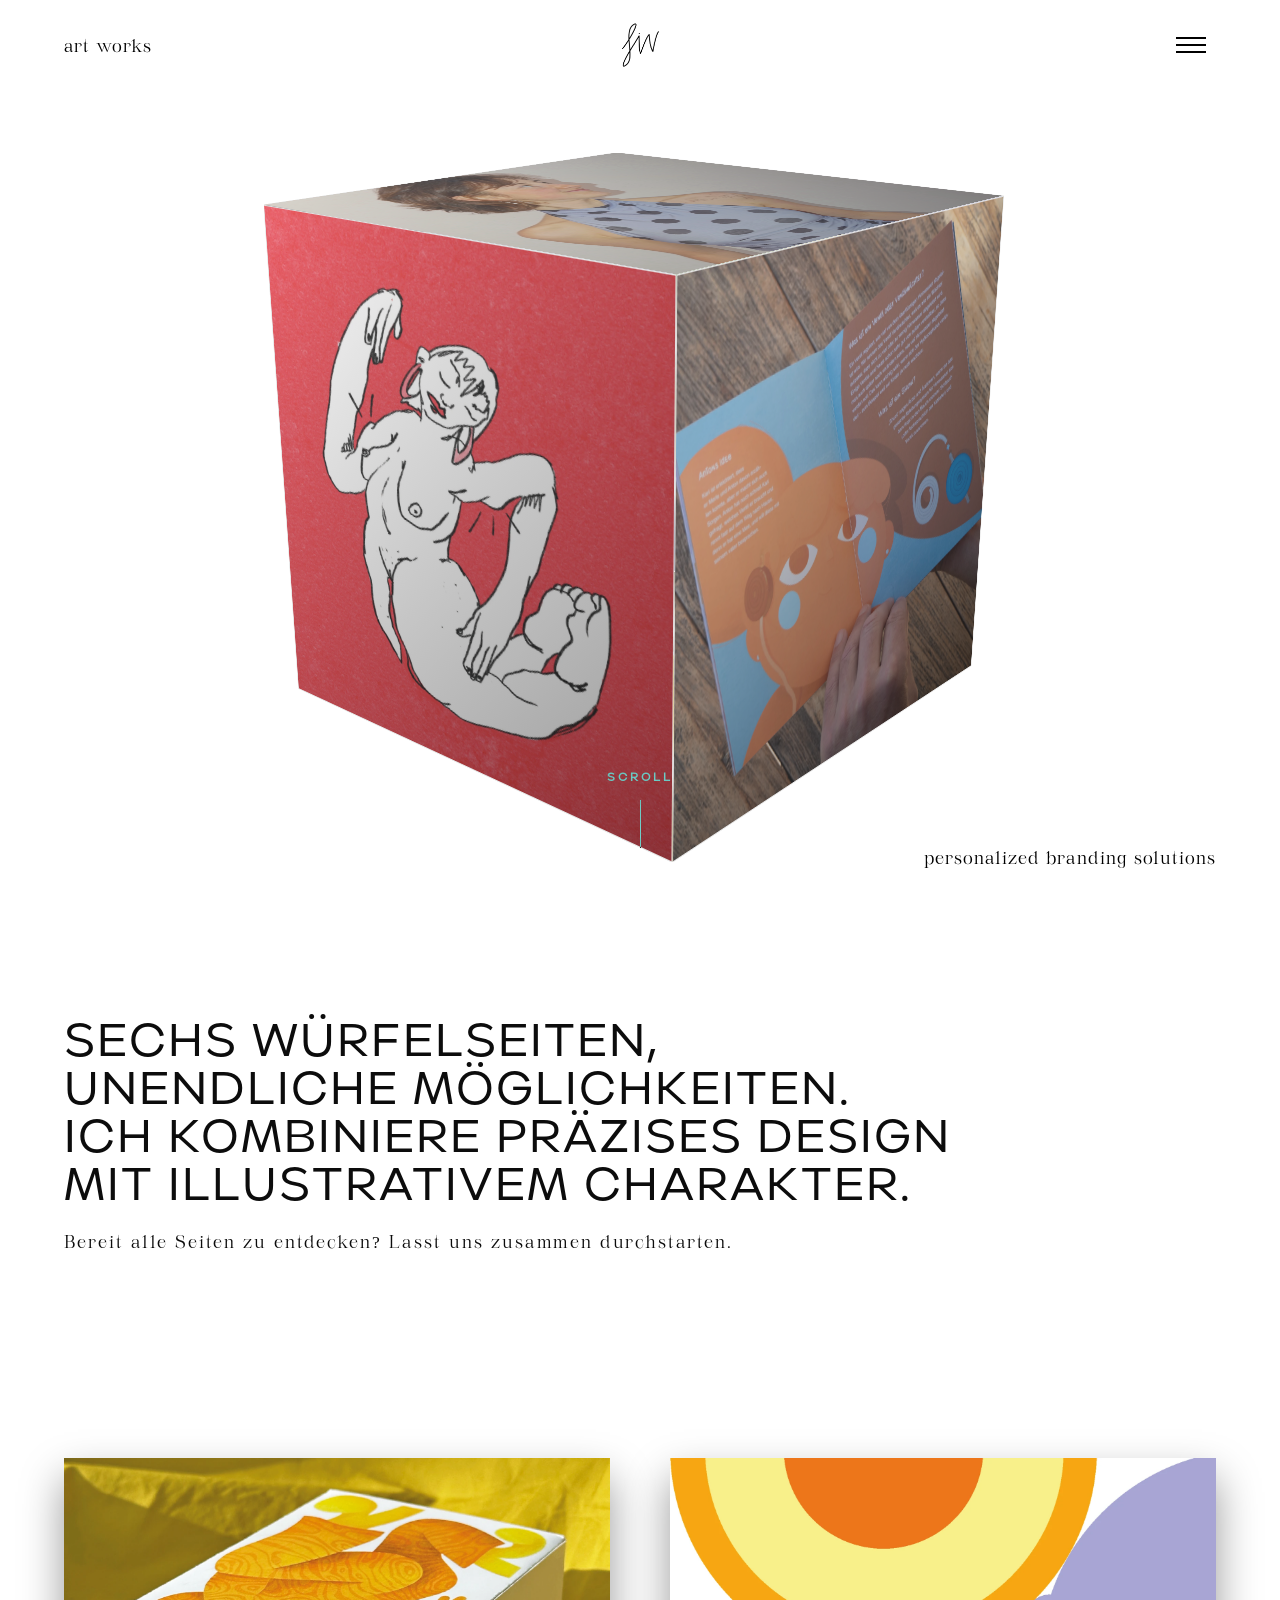
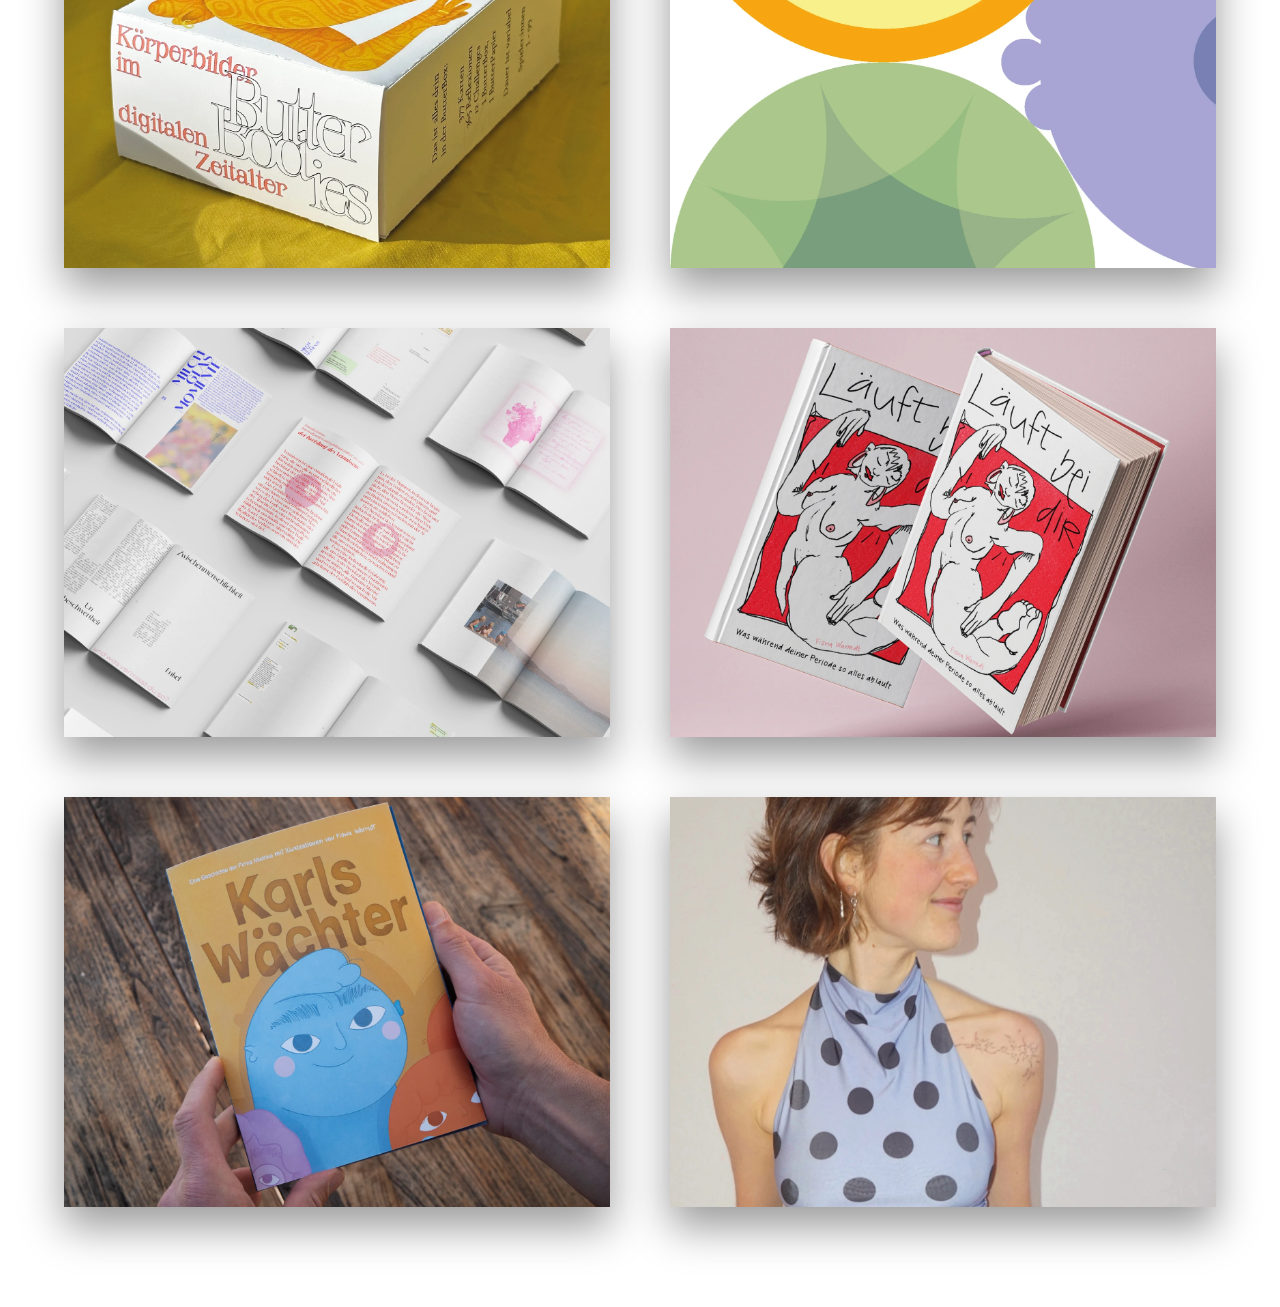
==== commit 2a972a6c: "Farbkorrektur v2: sips→PNG→WebP Pipeline + lazy-fix - Alle Bilder über verlustfreies PNG-Zwischenfor" ====
--- a/index.html
+++ b/index.html
@@ -120,22 +120,22 @@
                 <div class="cube" id="cube">
                     <!-- 6 faces for 6 projects -->
                     <div class="cube-face cube-front" data-link="Hydrocephalus.html"><img
-                            src="bilder/Würfel/Würfel3.webp" alt="Project 1" loading="lazy">
+                            src="bilder/Würfel/Würfel3.webp" alt="Project 1">
                     </div>
                     <div class="cube-face cube-back" data-link="editorialvermissen.html"><img
-                            src="bilder/Würfel/Würfel2.webp" alt="Project 4" loading="lazy">
+                            src="bilder/Würfel/Würfel2.webp" alt="Project 4">
                     </div>
                     <div class="cube-face cube-right" data-link="brandinggemüse.html"><img
-                            src="bilder/Würfel/Würfel4.webp" alt="Project 3" loading="lazy">
+                            src="bilder/Würfel/Würfel4.webp" alt="Project 3">
                     </div>
                     <div class="cube-face cube-left" data-link="periode.html"><img src="bilder/Würfel/Würfel6.webp"
-                            alt="Project 2" loading="lazy">
+                            alt="Project 2">
                     </div>
                     <div class="cube-face cube-top" data-link="about.html"><img src="bilder/Würfel/Würfelich.webp"
-                            alt="Project 5" loading="lazy">
+                            alt="Project 5">
                     </div>
                     <div class="cube-face cube-bottom" data-link="butterbodies.html"><img src="bilder/Würfel/Würfel.webp"
-                            alt="Project 6" loading="lazy">
+                            alt="Project 6">
                     </div>
                 </div>
             </div>
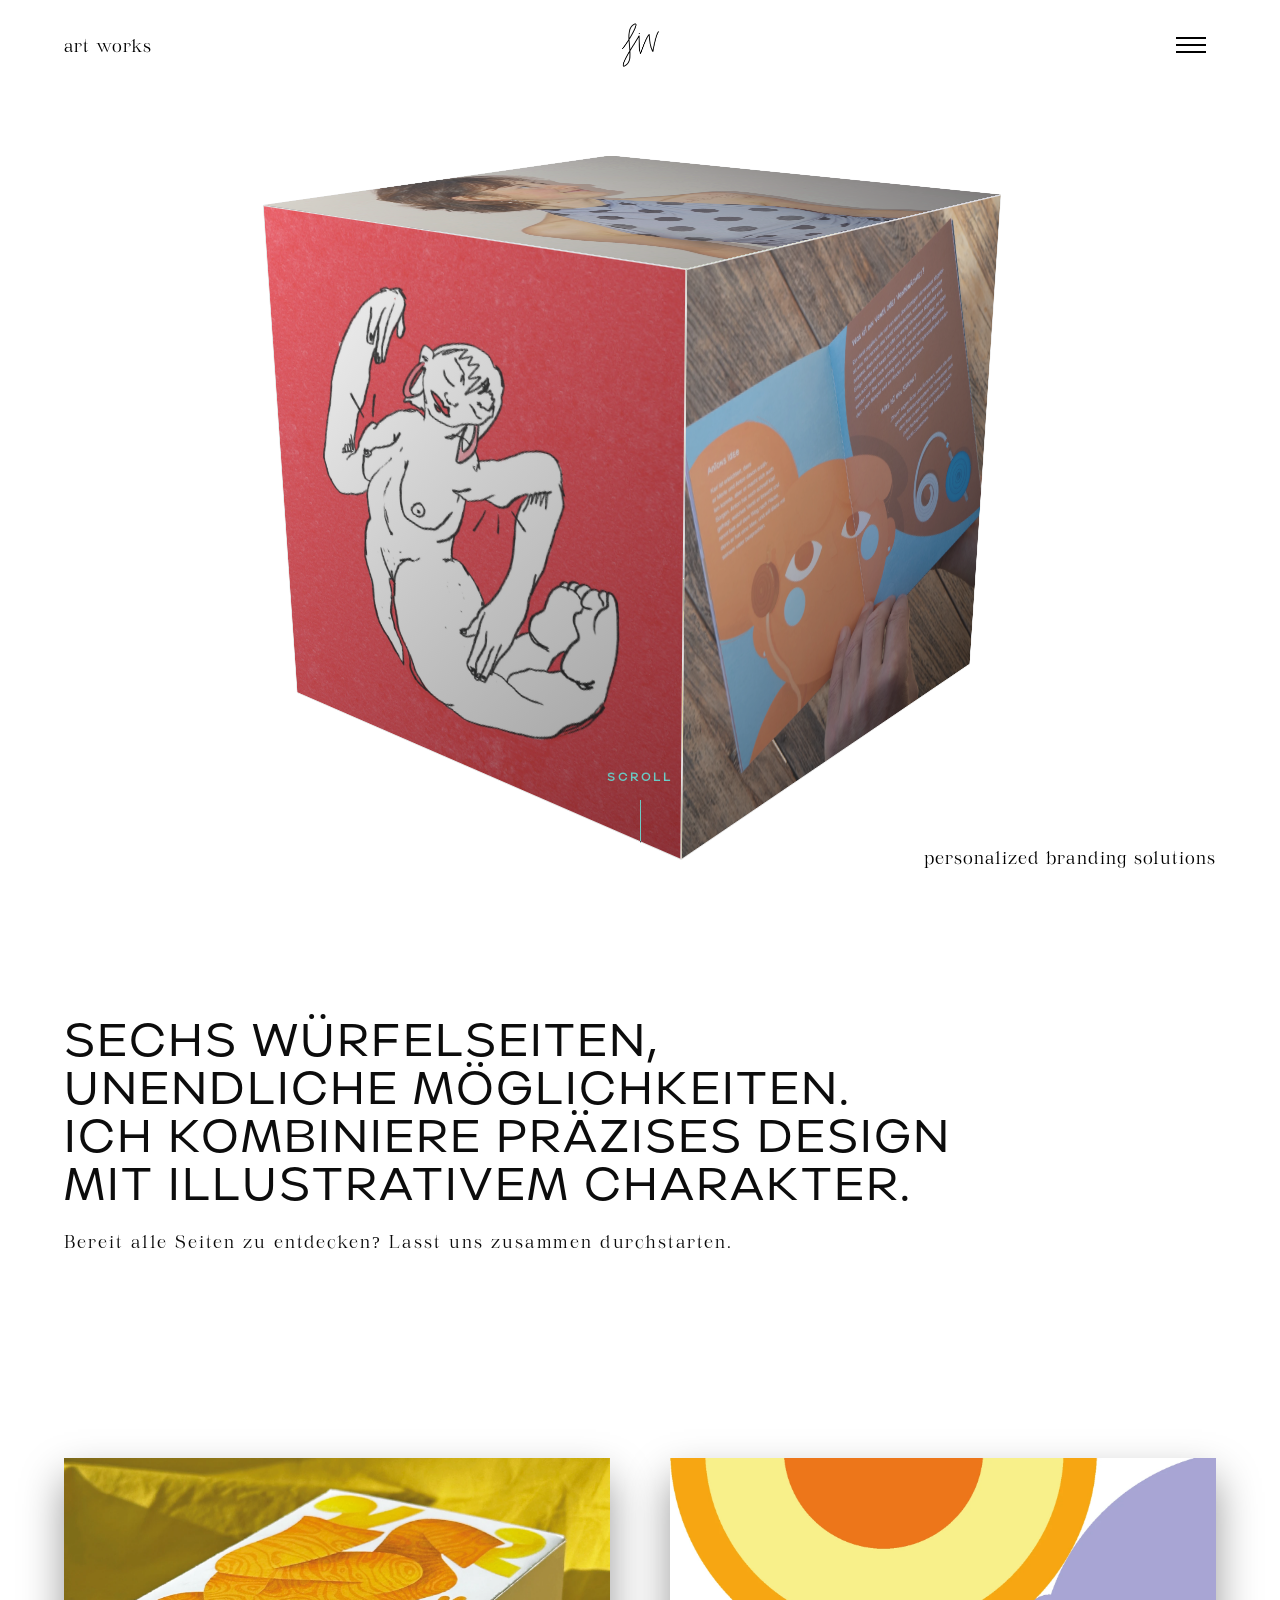
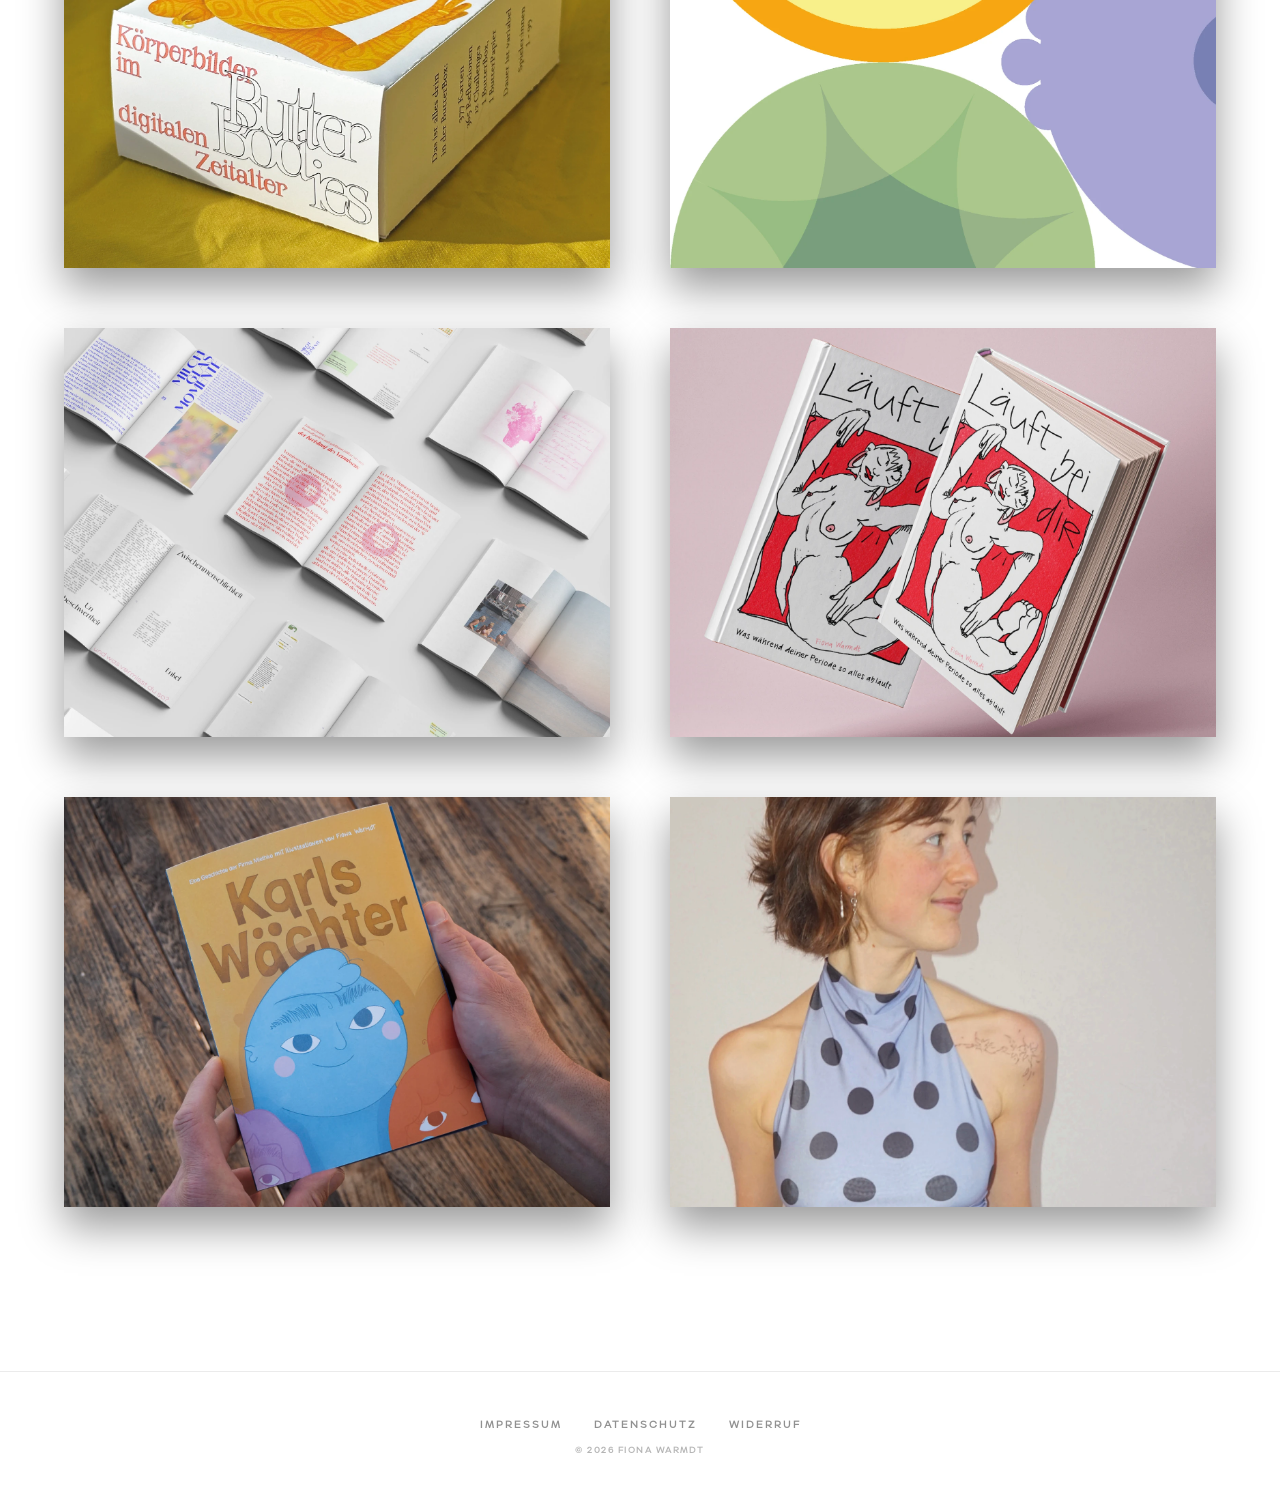
==== commit 3f1d3ab3: "Impressum, Datenschutz & Widerruf: Legal pages + Footer auf allen Seiten Drei neue Rechtsseiten (§5 " ====
--- a/index.html
+++ b/index.html
@@ -82,6 +82,8 @@
             <a href="https://www.linkedin.com/in/fiona-warmdt-072200236/" target="_blank"
                 rel="noopener noreferrer">LinkedIn</a>
             <a href="index.html#projects">Zu meinen Projekten</a>
+            <a href="impressum.html">Impressum</a>
+            <a href="datenschutz.html">Datenschutz</a>
         </div>
     </div>
 
@@ -210,6 +212,17 @@
         personalized branding solutions
     </a>
 
+
+    <!-- Footer -->
+    <footer class="site-footer">
+        <div class="footer-links">
+            <a href="impressum.html">Impressum</a>
+            <a href="datenschutz.html">Datenschutz</a>
+            <a href="widerruf.html">Widerruf</a>
+        </div>
+        <p class="footer-copy">© 2026 Fiona Warmdt</p>
+    </footer>
+
     <script src="main.js"></script>
 </body>
 
--- a/style.css
+++ b/style.css
@@ -74,6 +74,112 @@
 /* Global utility to hide mobile-only elements on desktop */
 .show-on-mobile {
     display: none !important;
+}
+
+/* ===== FOOTER ===== */
+.site-footer {
+    padding: 3rem 5% 2rem;
+    text-align: center;
+    border-top: 1px solid rgba(12, 12, 12, 0.08);
+    margin-top: 4rem;
+}
+
+.footer-links {
+    display: flex;
+    justify-content: center;
+    gap: 2rem;
+    margin-bottom: 1rem;
+}
+
+.footer-links a {
+    color: var(--body-text);
+    text-decoration: none;
+    font-size: 0.65rem;
+    letter-spacing: 2px;
+    text-transform: uppercase;
+    opacity: 0.45;
+    transition: opacity 0.3s ease;
+}
+
+.footer-links a:hover {
+    opacity: 1;
+}
+
+.footer-copy {
+    font-size: 0.55rem;
+    letter-spacing: 1.5px;
+    opacity: 0.3;
+    text-transform: uppercase;
+}
+
+/* ===== LEGAL PAGES (Impressum, Datenschutz, Widerruf) ===== */
+.legal-container {
+    max-width: 680px;
+    margin: 0 auto;
+    padding: calc(var(--header-height) + 4rem) 5% 4rem;
+}
+
+.legal-container h1 {
+    font-family: 'Serifbabe', serif;
+    font-weight: 400;
+    font-style: italic;
+    font-size: 2.2rem;
+    text-transform: none;
+    letter-spacing: 0;
+    margin-bottom: 0.5rem;
+}
+
+.legal-subtitle {
+    font-size: 0.7rem;
+    opacity: 0.5;
+    margin-bottom: 3rem;
+}
+
+.legal-container h2 {
+    font-family: 'Canava Grotesk', sans-serif;
+    font-size: 0.7rem;
+    font-weight: 600;
+    letter-spacing: 2px;
+    text-transform: uppercase;
+    margin-top: 2.5rem;
+    margin-bottom: 0.8rem;
+}
+
+.legal-container p {
+    font-family: 'Canava Grotesk', sans-serif;
+    font-size: 0.8rem;
+    font-weight: 400;
+    line-height: 1.6;
+    letter-spacing: 0;
+    text-transform: none;
+    color: var(--body-text);
+    margin-bottom: 1rem;
+}
+
+.legal-container a {
+    color: var(--body-text);
+    text-decoration: underline;
+    text-underline-offset: 3px;
+}
+
+.legal-container a:hover {
+    opacity: 0.6;
+}
+
+/* Widerruf link in shop shipping info */
+.shipping-legal-link {
+    color: var(--body-text);
+    text-decoration: underline;
+    text-underline-offset: 3px;
+    opacity: 0.5;
+    transition: opacity 0.3s ease;
+    font-size: inherit;
+    letter-spacing: inherit;
+    text-transform: none;
+}
+
+.shipping-legal-link:hover {
+    opacity: 1;
 }
 
 /* ---------------------------------
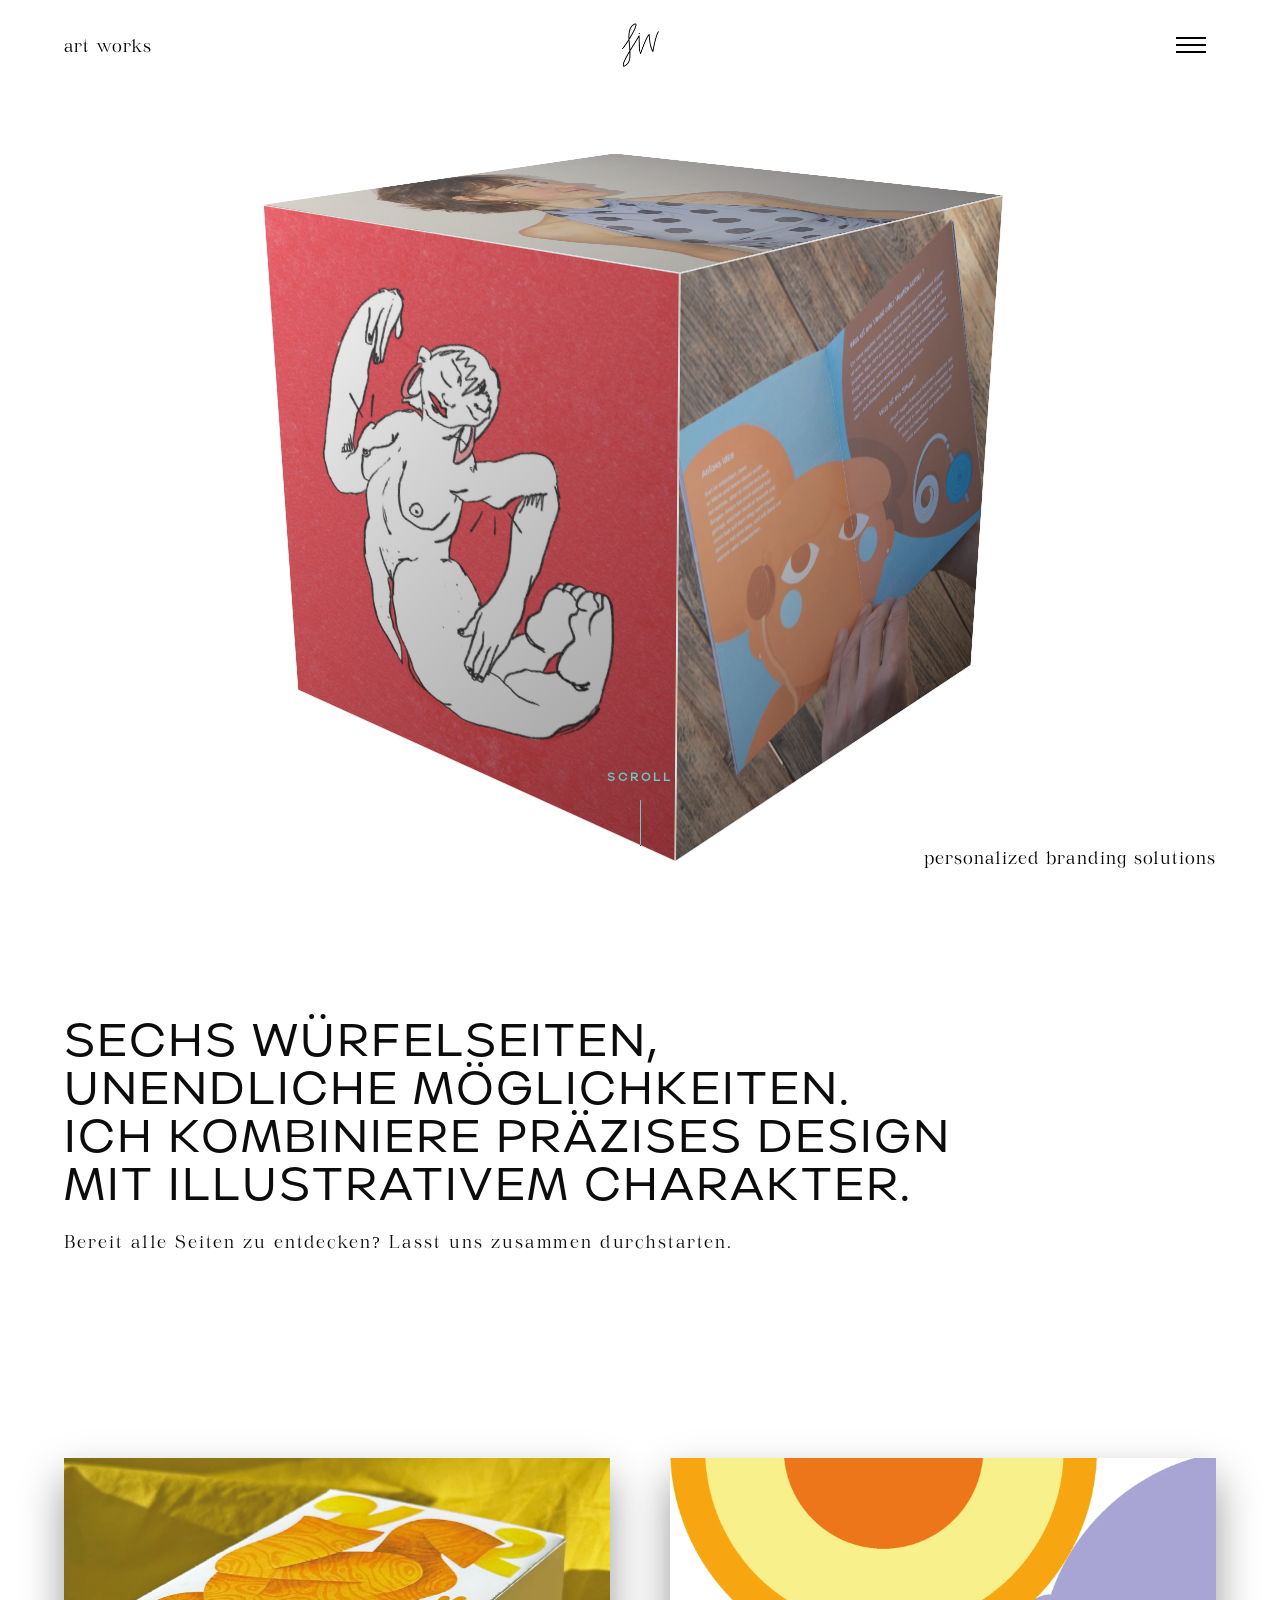
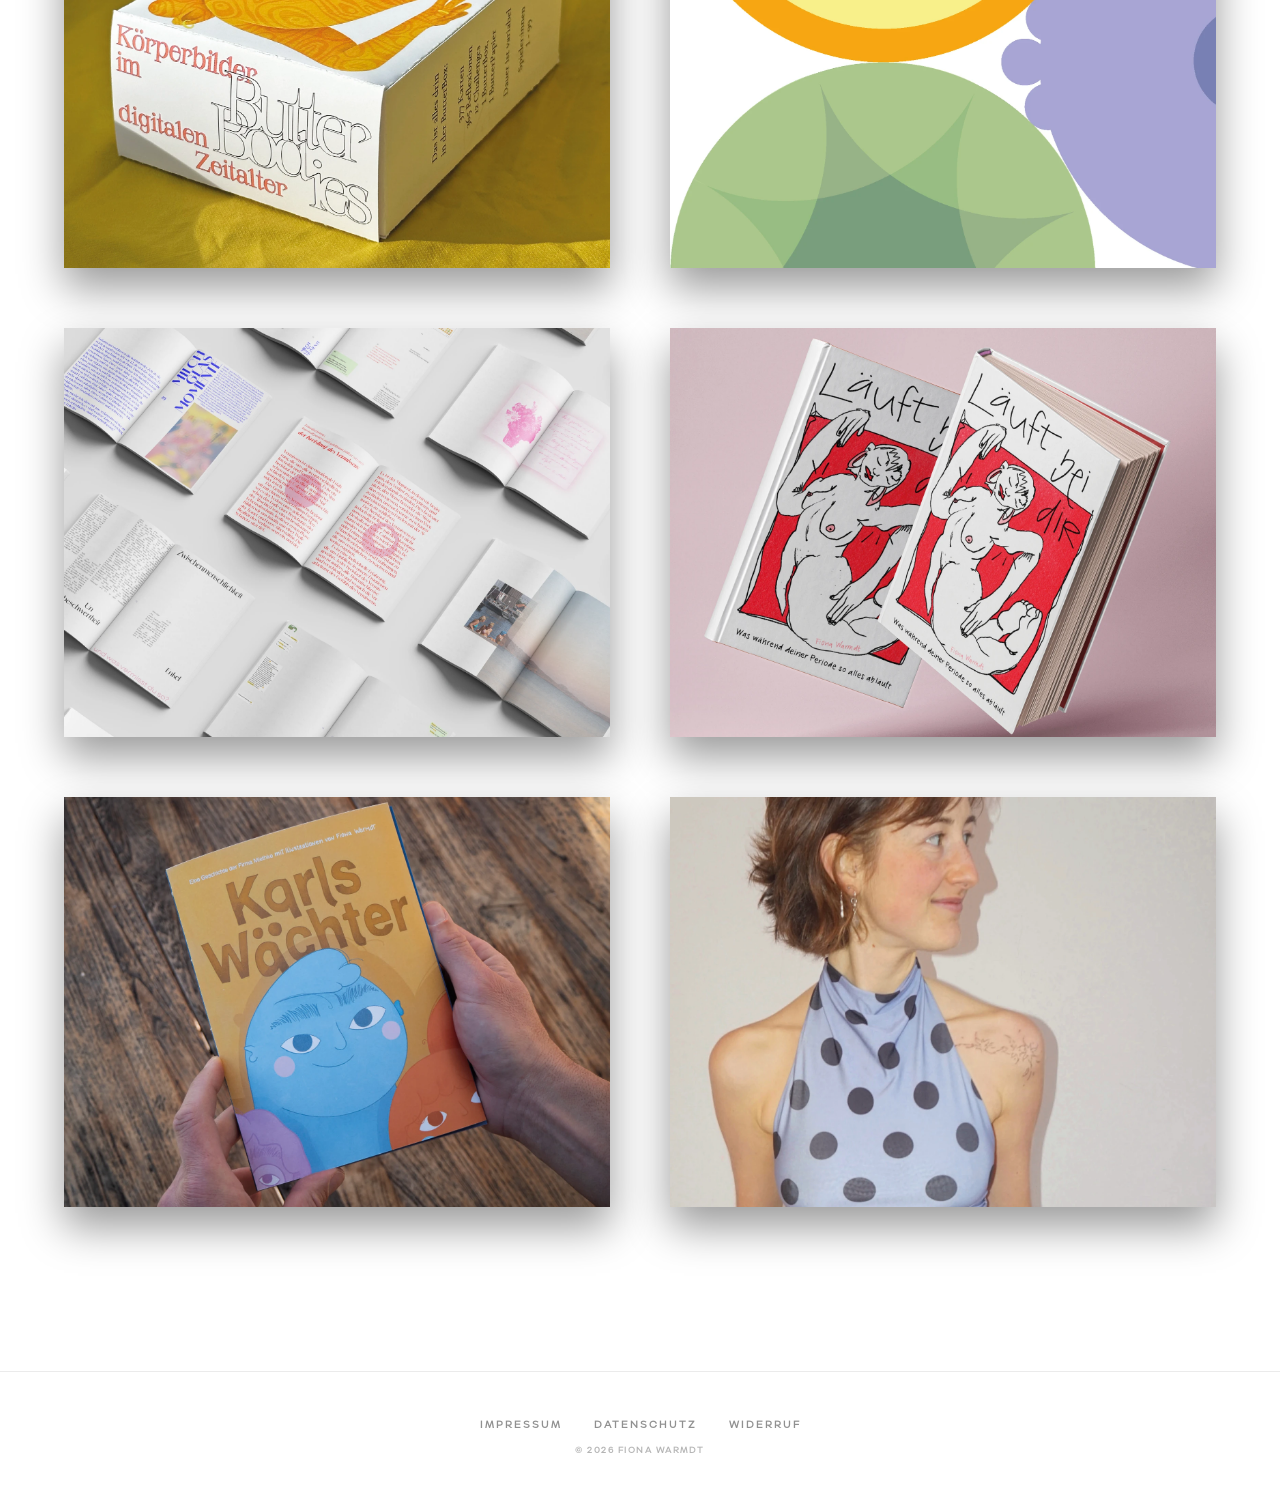
==== commit fb111e4f: "Menü: Impressum & Datenschutz als kleine Legal-Links Legal-Links im Overlay-Menü in eigenen .menu-le" ====
--- a/index.html
+++ b/index.html
@@ -82,8 +82,10 @@
             <a href="https://www.linkedin.com/in/fiona-warmdt-072200236/" target="_blank"
                 rel="noopener noreferrer">LinkedIn</a>
             <a href="index.html#projects">Zu meinen Projekten</a>
-            <a href="impressum.html">Impressum</a>
-            <a href="datenschutz.html">Datenschutz</a>
+            <div class="menu-legal">
+                <a href="impressum.html">Impressum</a>
+                <a href="datenschutz.html">Datenschutz</a>
+            </div>
         </div>
     </div>
 
--- a/style.css
+++ b/style.css
@@ -557,6 +557,29 @@
 
 .menu-overlay.active .menu-content a:hover::after {
     width: 100%;
+}
+
+/* Legal links in menu — small, subtle */
+.menu-legal {
+    display: flex;
+    gap: 1.5rem;
+    margin-top: 0.5rem;
+    justify-content: flex-end;
+}
+
+.menu-legal a {
+    font-size: 0.7rem !important;
+    letter-spacing: 1.5px !important;
+    opacity: 0.4;
+    text-transform: uppercase;
+}
+
+.menu-legal a::after {
+    display: none !important;
+}
+
+.menu-legal a:hover {
+    opacity: 1;
 }
 
 /* ---------------------------------
